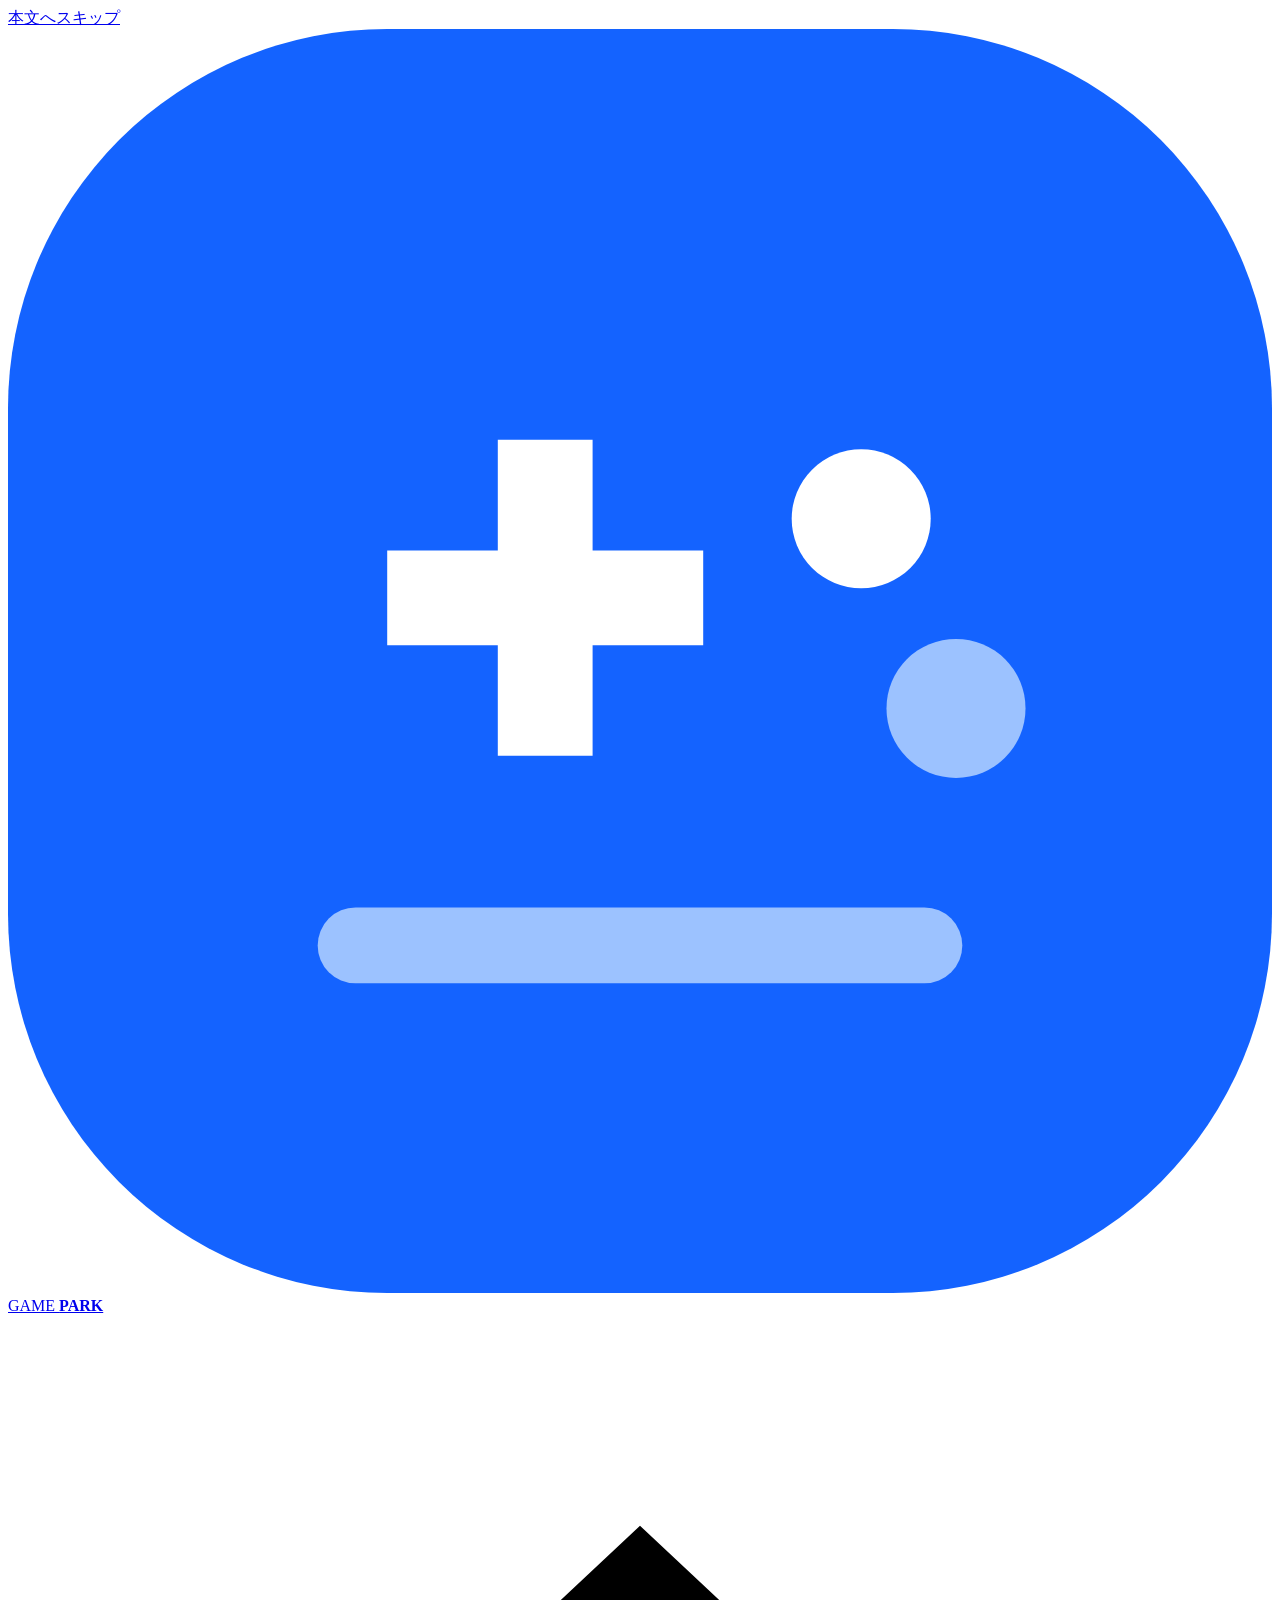
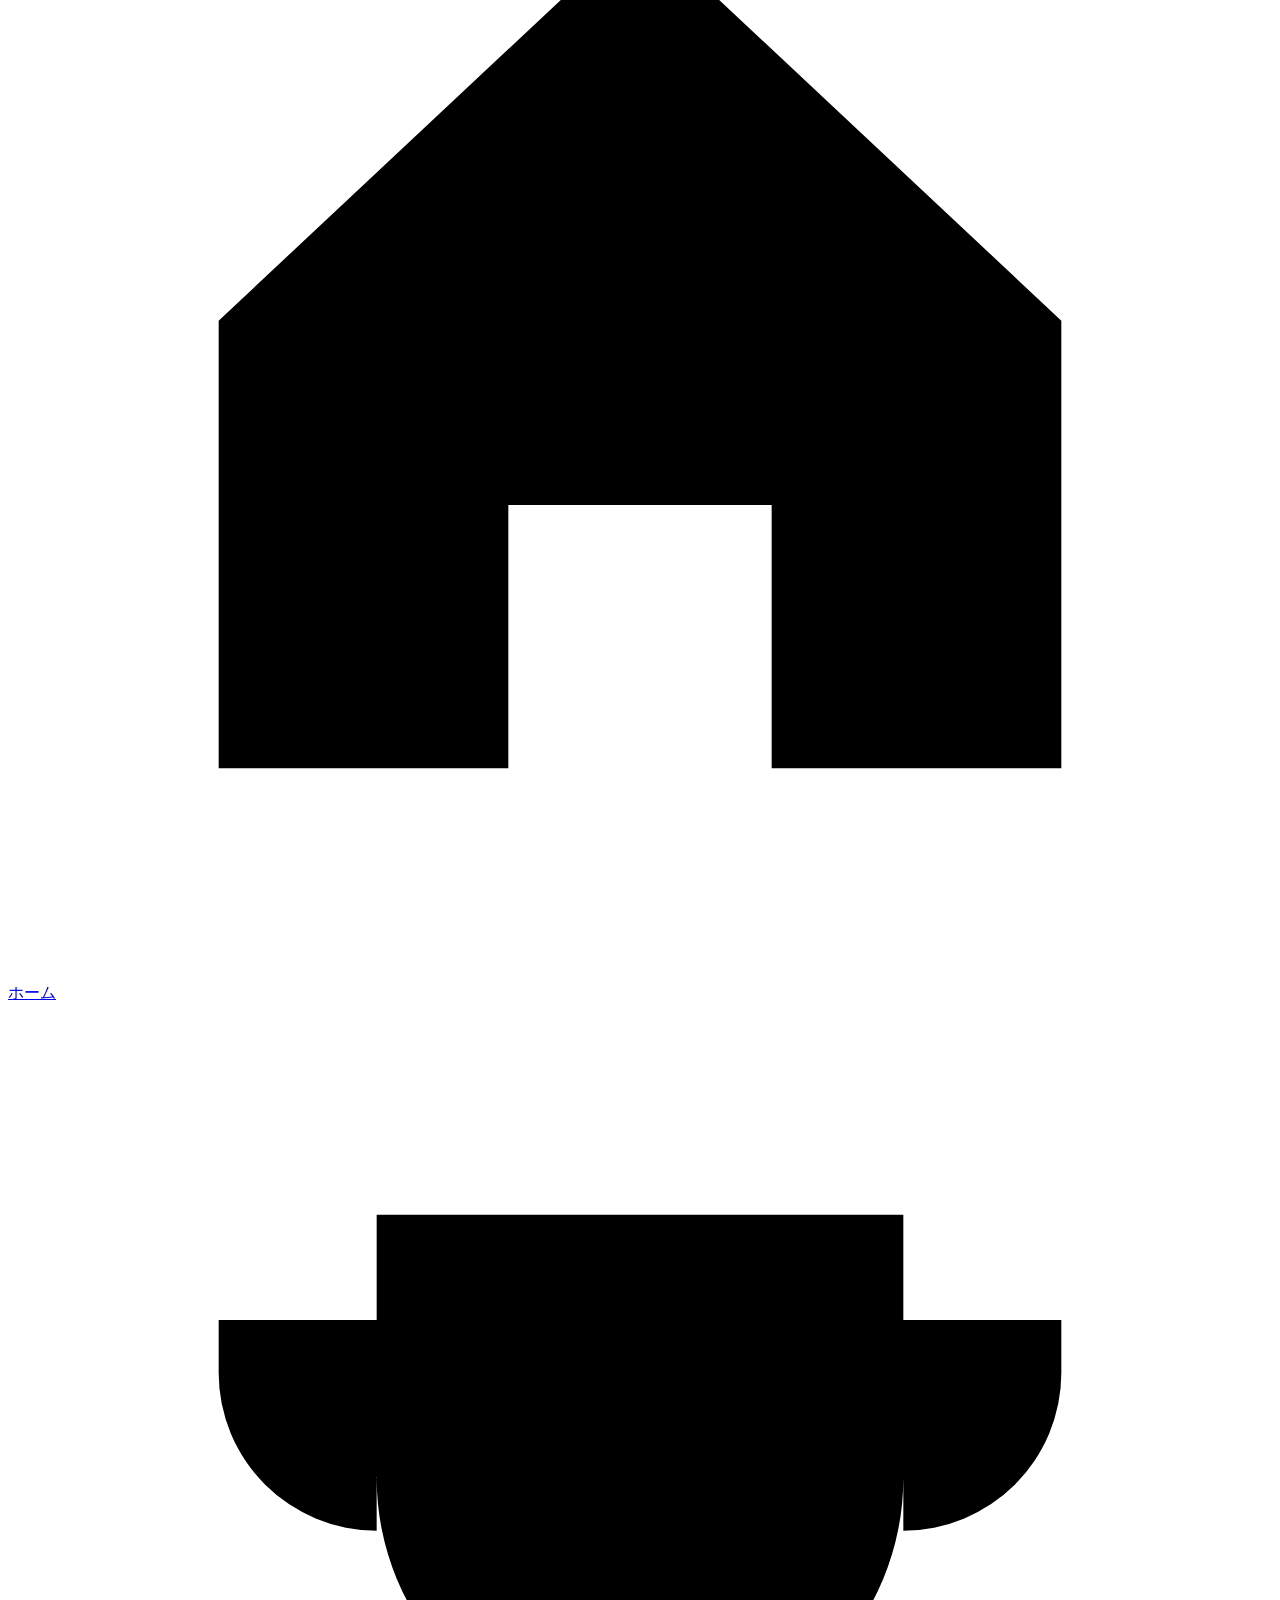
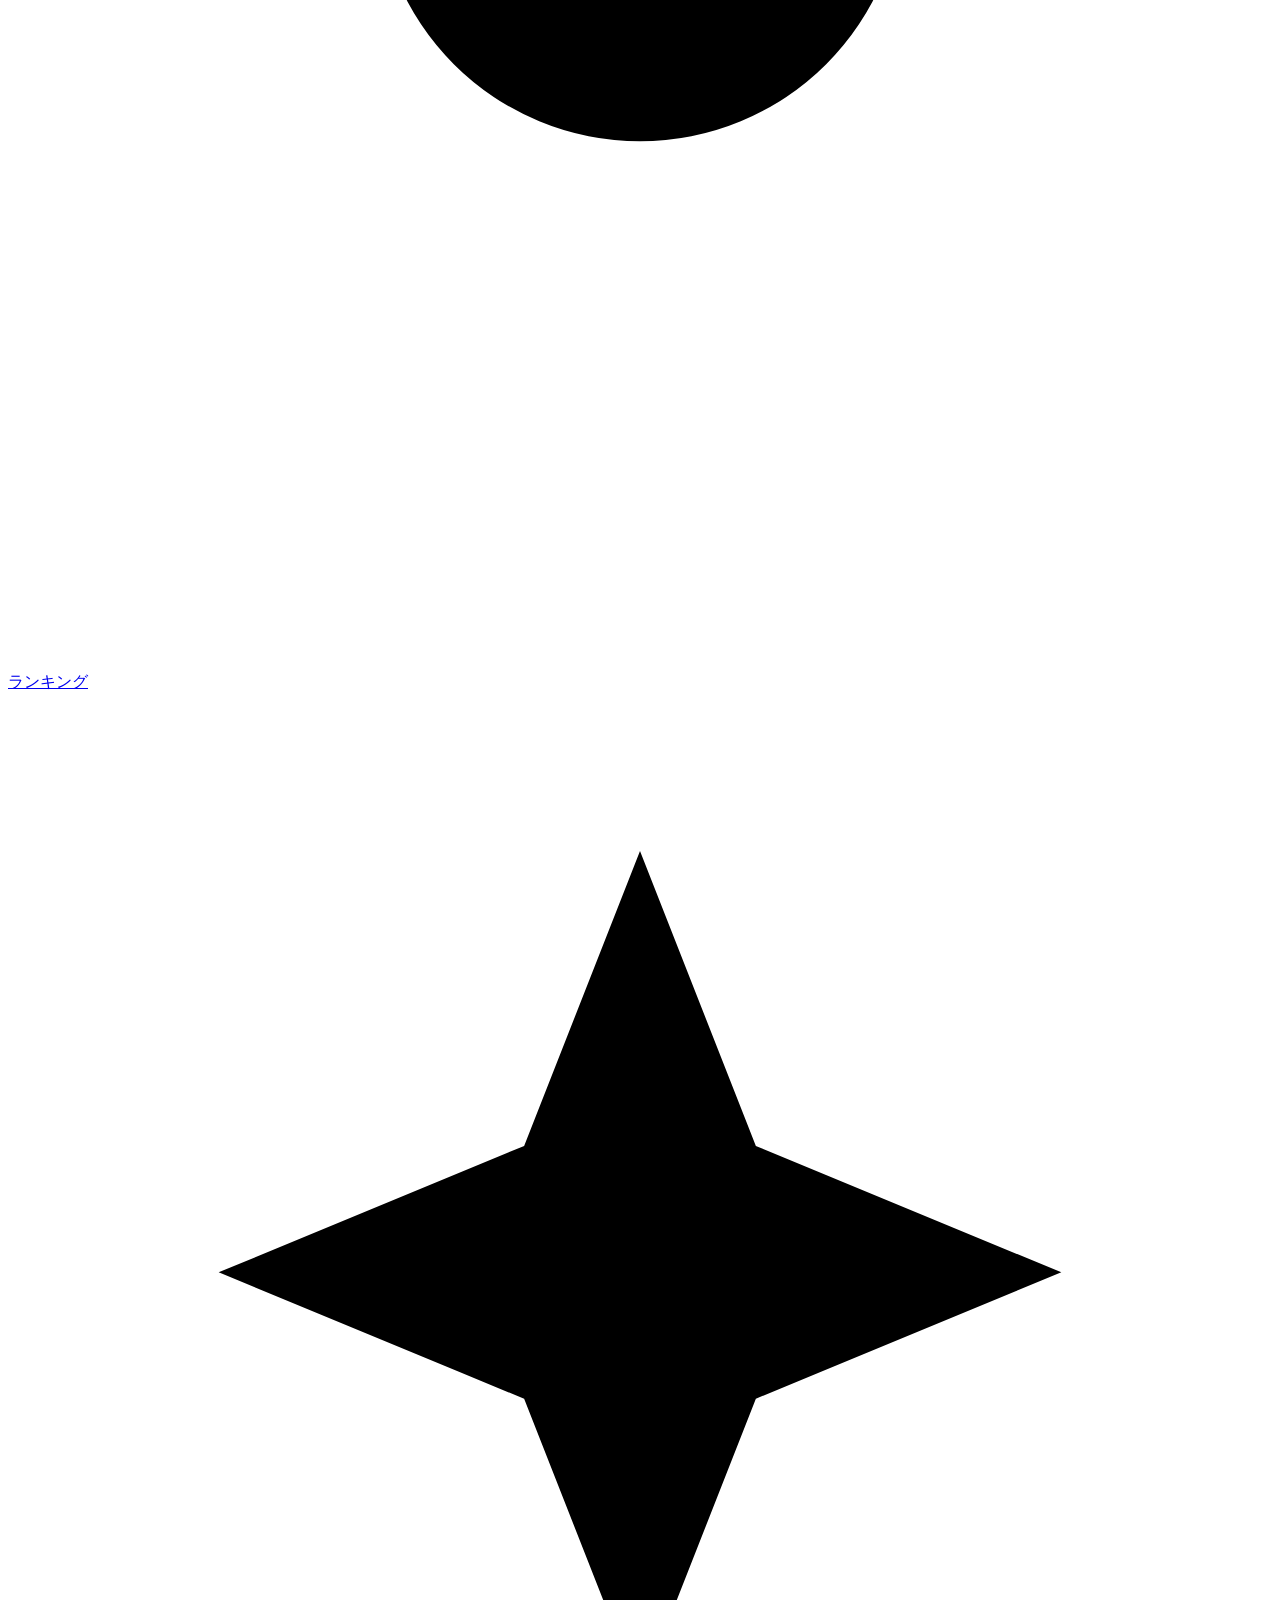
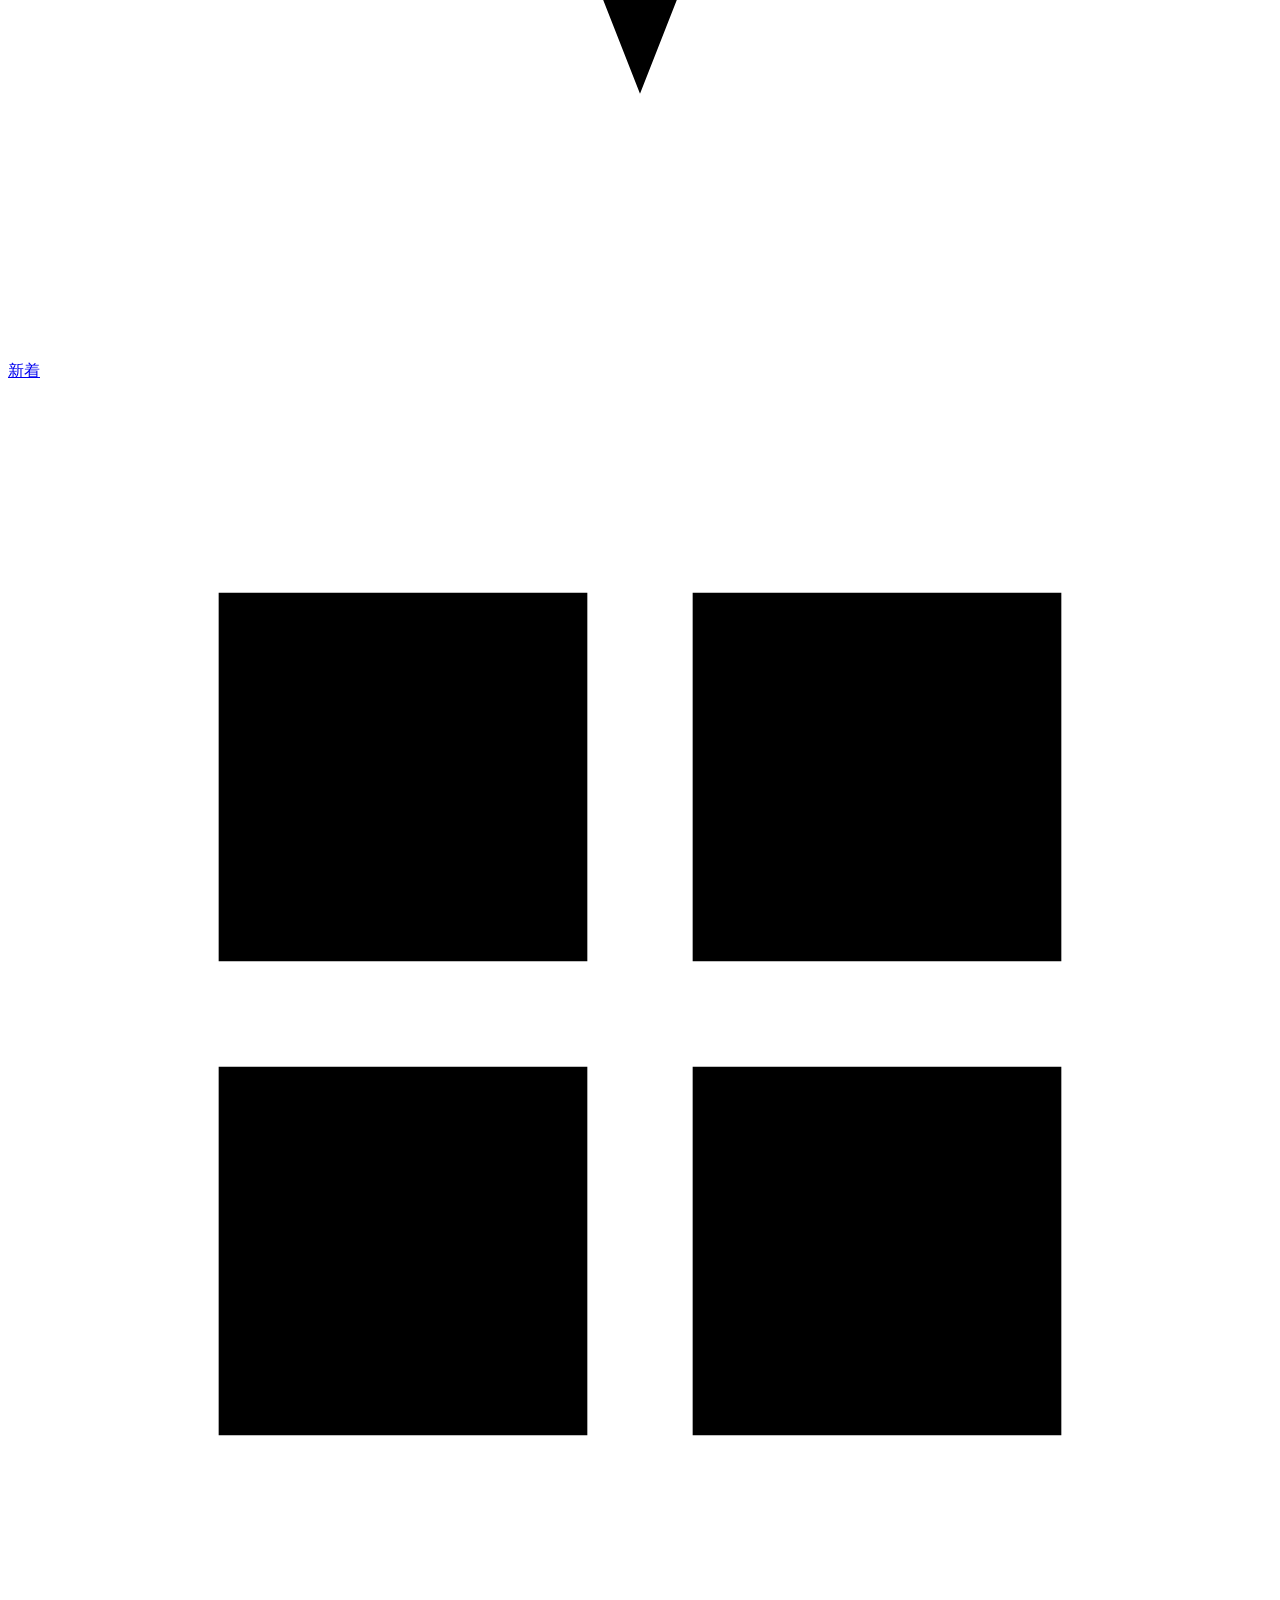
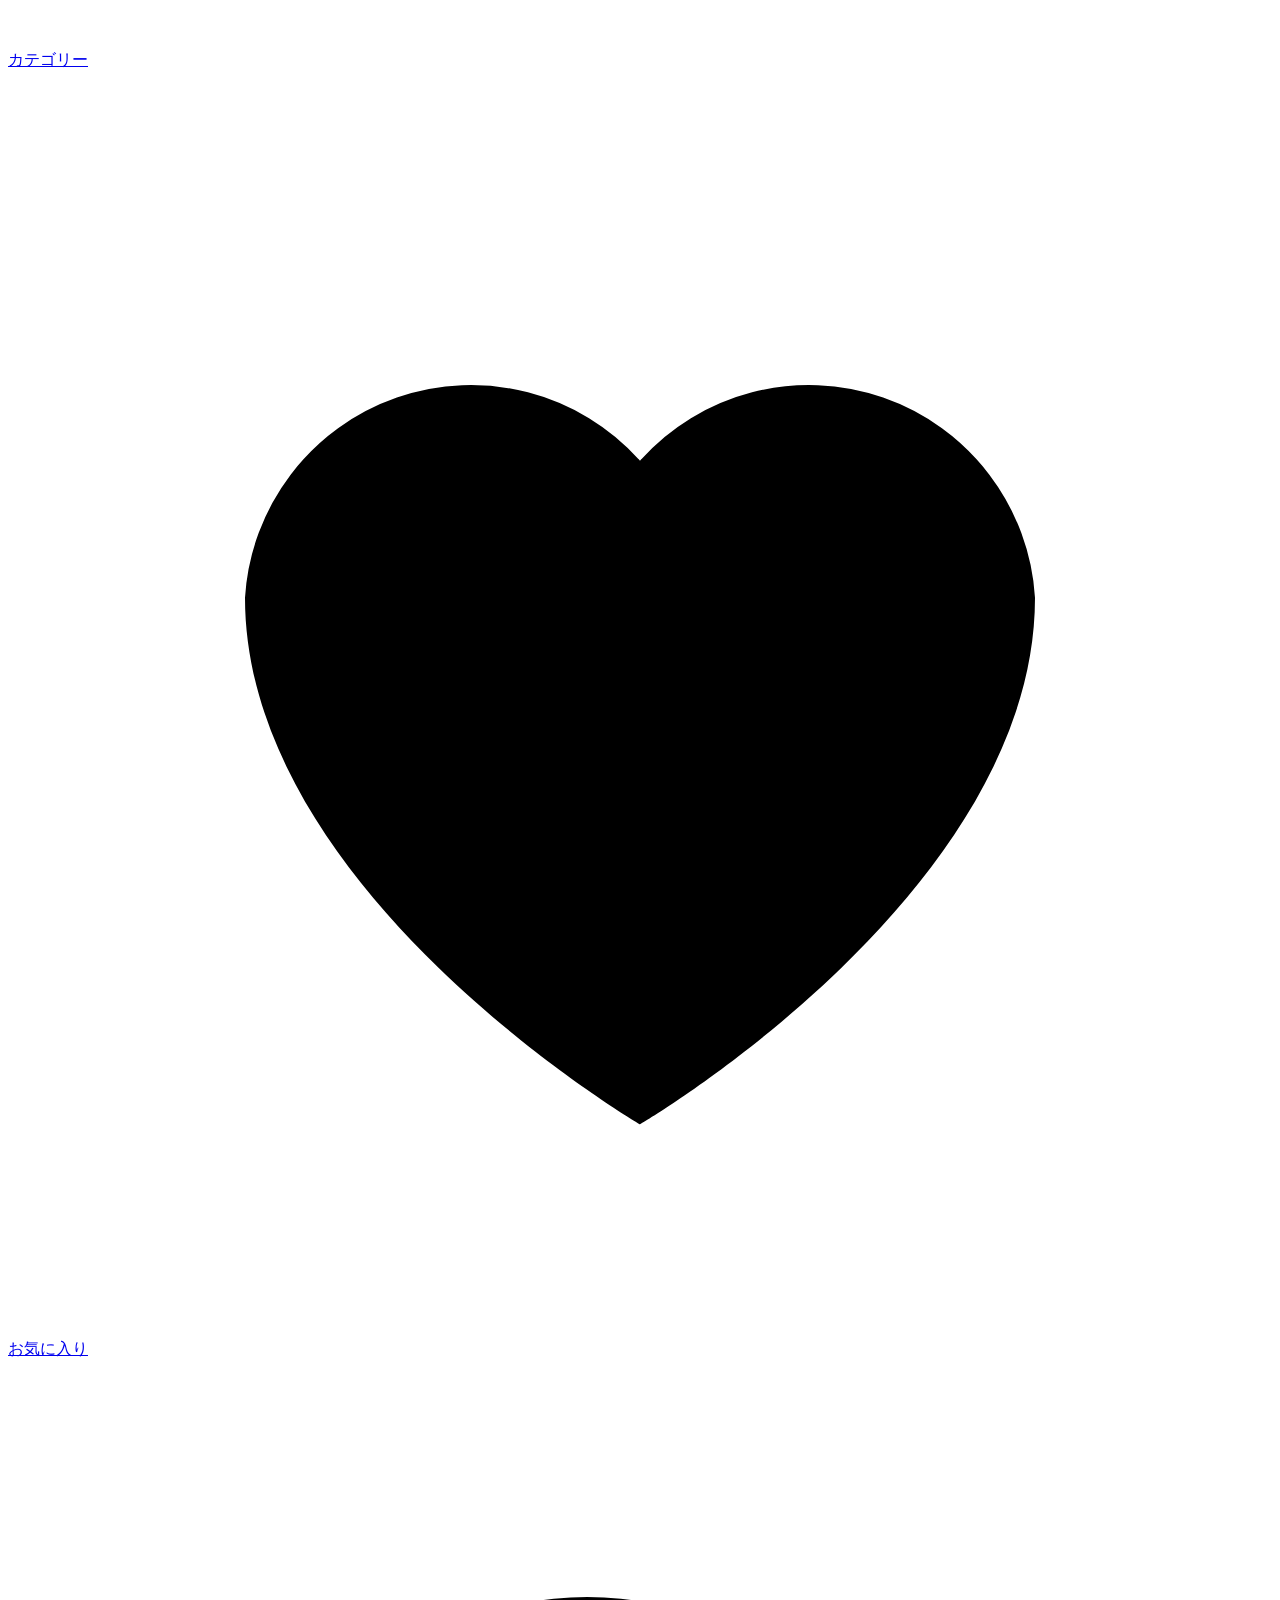
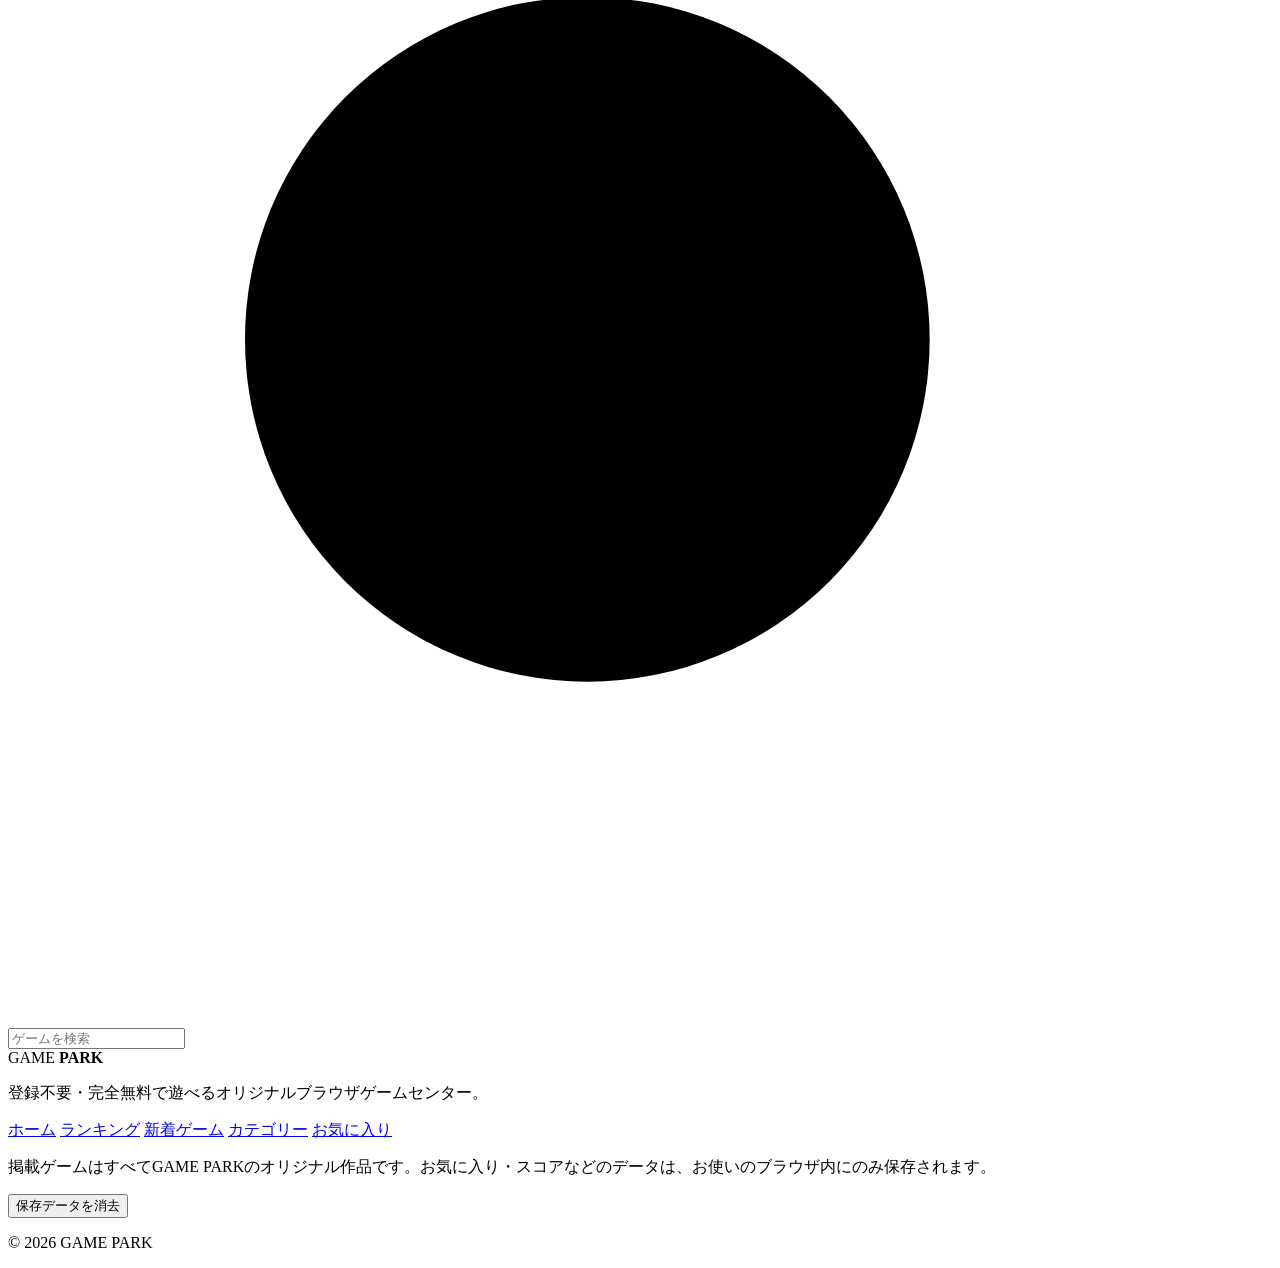
==== index.html @ cb05011d "Add files via upload" ====
<!DOCTYPE html>
<html lang="ja">
<head>
<meta charset="utf-8">
<meta name="viewport" content="width=device-width, initial-scale=1">
<title>GAME PARK | 無料で遊べるブラウザゲームセンター</title>
<meta name="description" content="GAME PARKは、登録不要・完全無料で遊べるオリジナルブラウザゲームセンターです。スマホでもPCでも、すぐに遊べます。">
<meta name="theme-color" content="#ffffff">
<link rel="icon" href="assets/images/favicon.svg" type="image/svg+xml">
<link rel="stylesheet" href="css/style.css">
</head>
<body>
<a class="skip-link" href="#main">本文へスキップ</a>

<header class="site-header">
  <div class="container header-inner">
    <a class="logo" href="#home" aria-label="GAME PARK ホーム">
      <svg class="logo-mark" viewBox="0 0 40 40" aria-hidden="true">
        <rect width="40" height="40" rx="12" fill="#1463ff"/>
        <path d="M12 16.5h3.5V13h3v3.5H22v3h-3.5V23h-3v-3.5H12z" fill="#fff"/>
        <circle cx="27" cy="15.5" r="2.2" fill="#fff"/>
        <circle cx="30" cy="21.5" r="2.2" fill="#9cc2ff"/>
        <path d="M11 29h18" stroke="#9cc2ff" stroke-width="2.4" stroke-linecap="round"/>
      </svg>
      <span class="logo-text">GAME <b>PARK</b></span>
    </a>

    <nav class="nav" id="nav" aria-label="メインメニュー">
      <a href="#home" data-nav="home">
        <svg viewBox="0 0 24 24" aria-hidden="true"><path d="M4 11.5 12 4l8 7.5V20h-5.5v-5h-5v5H4z"/></svg><span>ホーム</span>
      </a>
      <a href="#ranking" data-nav="ranking">
        <svg viewBox="0 0 24 24" aria-hidden="true"><path d="M7 4h10v5a5 5 0 0 1-10 0zM7 6H4v1a3 3 0 0 0 3 3M17 6h3v1a3 3 0 0 1-3 3M12 14v4M8 20h8"/></svg><span>ランキング</span>
      </a>
      <a href="#new" data-nav="new">
        <svg viewBox="0 0 24 24" aria-hidden="true"><path d="m12 3 2.2 5.6L20 11l-5.8 2.4L12 19l-2.2-5.6L4 11l5.8-2.4z"/></svg><span>新着</span>
      </a>
      <a href="#categories" data-nav="categories">
        <svg viewBox="0 0 24 24" aria-hidden="true"><path d="M4 4h7v7H4zM13 4h7v7h-7zM4 13h7v7H4zM13 13h7v7h-7z"/></svg><span>カテゴリー</span>
      </a>
      <a href="#favorites" data-nav="favorites">
        <svg viewBox="0 0 24 24" aria-hidden="true"><path d="M12 20s-7.5-4.4-7.5-10A4.3 4.3 0 0 1 12 7.4 4.3 4.3 0 0 1 19.500 10c0 5.600-7.500 10-7.500 10z"/></svg><span>お気に入り</span>
      </a>
    </nav>

    <form class="search" id="search-form" role="search">
      <svg viewBox="0 0 24 24" aria-hidden="true"><circle cx="11" cy="11" r="6.5"/><path d="m16 16 4.500 4.500"/></svg>
      <input id="search-input" type="search" placeholder="ゲームを検索" aria-label="ゲームを検索" autocomplete="off" enterkeyhint="search">
    </form>
  </div>
</header>

<main id="main" tabindex="-1">
  <div class="container" id="view"></div>
</main>

<footer class="site-footer">
  <div class="container footer-inner">
    <div class="footer-brand">
      <span class="logo-text">GAME <b>PARK</b></span>
      <p>登録不要・完全無料で遊べるオリジナルブラウザゲームセンター。</p>
    </div>
    <nav class="footer-links" aria-label="フッターメニュー">
      <a href="#home">ホーム</a>
      <a href="#ranking">ランキング</a>
      <a href="#new">新着ゲーム</a>
      <a href="#categories">カテゴリー</a>
      <a href="#favorites">お気に入り</a>
    </nav>
    <div class="footer-note">
      <p>掲載ゲームはすべてGAME PARKのオリジナル作品です。お気に入り・スコアなどのデータは、お使いのブラウザ内にのみ保存されます。</p>
      <button type="button" class="btn btn-ghost btn-sm" id="reset-data">保存データを消去</button>
      <span class="reset-status" id="reset-status" role="status" aria-live="polite"></span>
    </div>
    <p class="copyright">© <span id="year">2026</span> GAME PARK</p>
  </div>
</footer>

<script src="js/storage.js"></script>
<script src="js/games-data.js"></script>
<script src="js/games/reaction.js"></script>
<script src="js/games/number-guess.js"></script>
<script src="js/games/slide-puzzle.js"></script>
<script src="js/app.js"></script>
</body>
</html>
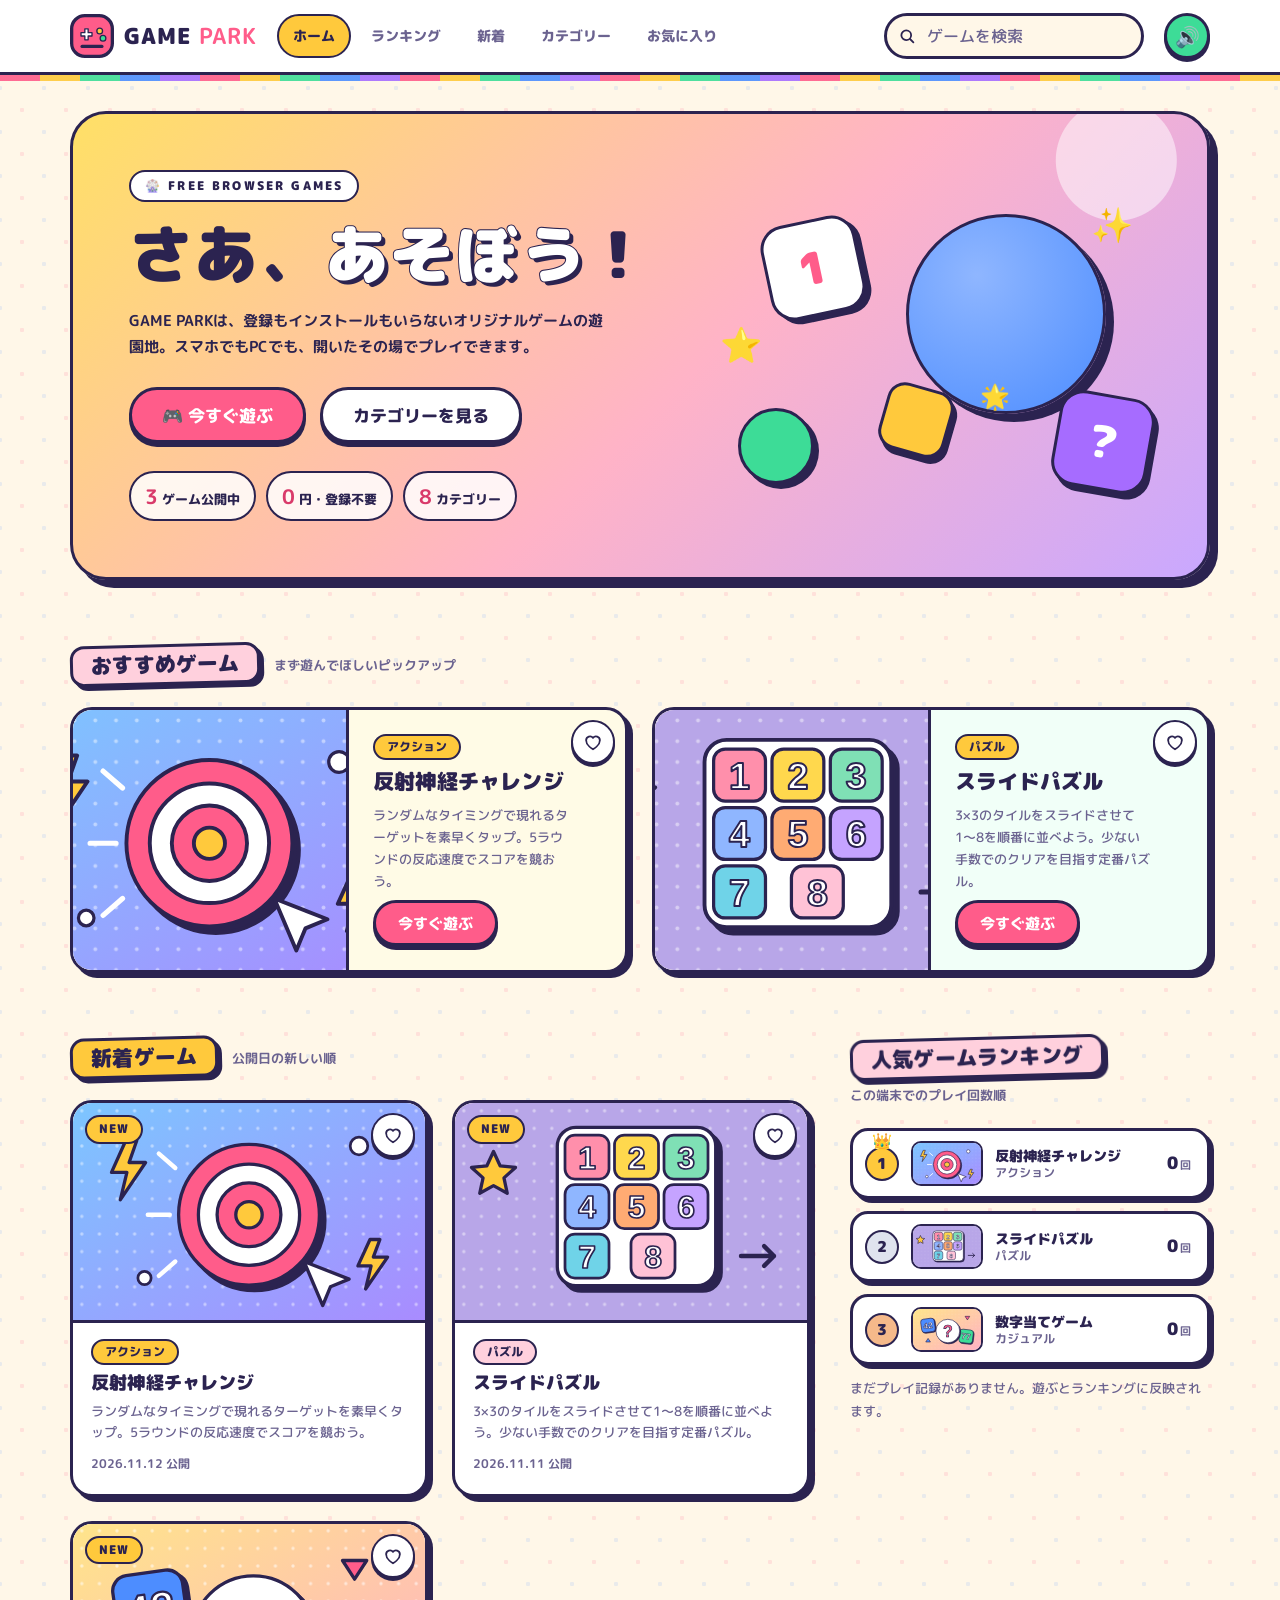
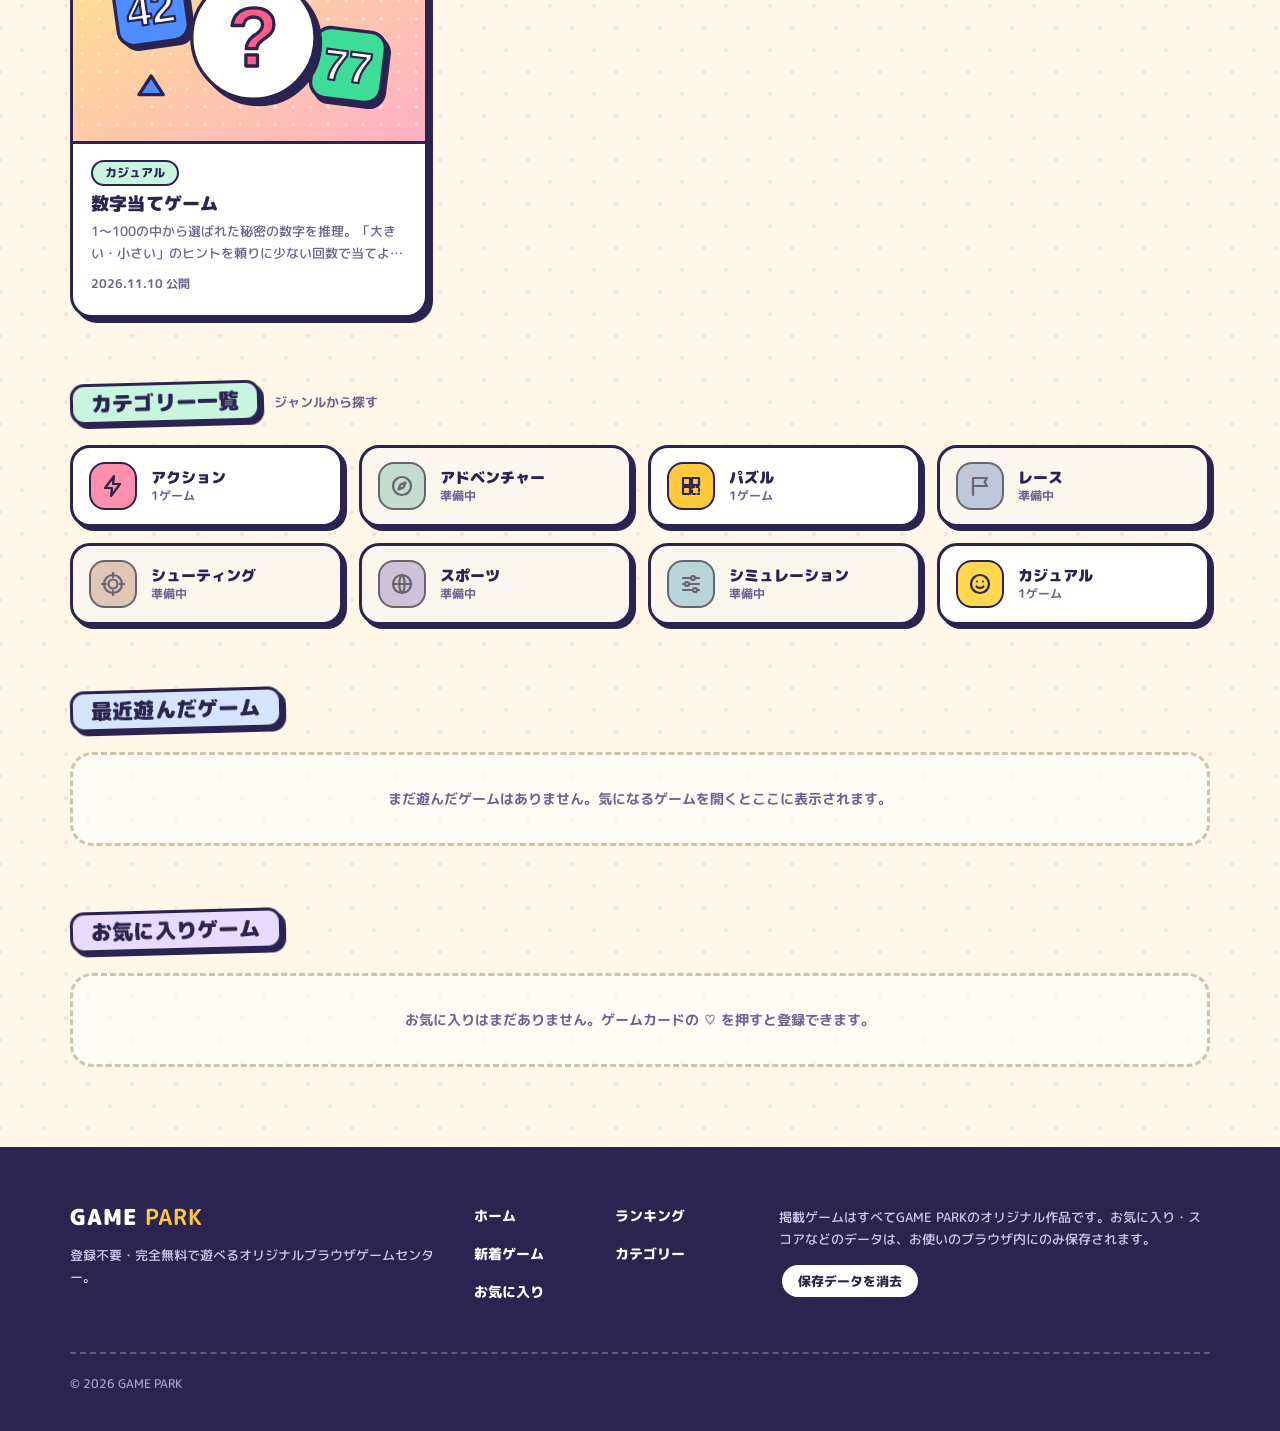
==== commit fb07c3e7: "GAME PARK を復元: フォルダ構成を整え、3ゲームを実装、ポップなデザインに刷新 - 削除されていた CSS/JS/画像を履歴から復元し css/ js/ assets/images/ に配置" ====
--- a/index.html
+++ b/index.html
@@ -5,7 +5,10 @@
 <meta name="viewport" content="width=device-width, initial-scale=1">
 <title>GAME PARK | 無料で遊べるブラウザゲームセンター</title>
 <meta name="description" content="GAME PARKは、登録不要・完全無料で遊べるオリジナルブラウザゲームセンターです。スマホでもPCでも、すぐに遊べます。">
-<meta name="theme-color" content="#ffffff">
+<meta name="theme-color" content="#ffc93c">
+<link rel="preconnect" href="https://fonts.googleapis.com">
+<link rel="preconnect" href="https://fonts.gstatic.com" crossorigin>
+<link rel="stylesheet" href="https://fonts.googleapis.com/css2?family=M+PLUS+Rounded+1c:wght@500;700;800;900&display=swap">
 <link rel="icon" href="assets/images/favicon.svg" type="image/svg+xml">
 <link rel="stylesheet" href="css/style.css">
 </head>
@@ -16,11 +19,11 @@
   <div class="container header-inner">
     <a class="logo" href="#home" aria-label="GAME PARK ホーム">
       <svg class="logo-mark" viewBox="0 0 40 40" aria-hidden="true">
-        <rect width="40" height="40" rx="12" fill="#1463ff"/>
-        <path d="M12 16.5h3.5V13h3v3.5H22v3h-3.5V23h-3v-3.5H12z" fill="#fff"/>
-        <circle cx="27" cy="15.5" r="2.2" fill="#fff"/>
-        <circle cx="30" cy="21.5" r="2.2" fill="#9cc2ff"/>
-        <path d="M11 29h18" stroke="#9cc2ff" stroke-width="2.4" stroke-linecap="round"/>
+        <rect x="1.5" y="1.5" width="37" height="37" rx="12" fill="#ff5c8a" stroke="#2b2350" stroke-width="3"/>
+        <path d="M10 17h3.5v-3.5h3V17H20v3h-3.5v3.5h-3V20H10z" fill="#fff" stroke="#2b2350" stroke-width="1.2" stroke-linejoin="round"/>
+        <circle cx="27" cy="15.5" r="2.6" fill="#ffc93c" stroke="#2b2350" stroke-width="1.2"/>
+        <circle cx="30" cy="22" r="2.6" fill="#3ddc97" stroke="#2b2350" stroke-width="1.2"/>
+        <path d="M11 29.5h18" stroke="#2b2350" stroke-width="3" stroke-linecap="round"/>
       </svg>
       <span class="logo-text">GAME <b>PARK</b></span>
     </a>
@@ -47,6 +50,8 @@
       <svg viewBox="0 0 24 24" aria-hidden="true"><circle cx="11" cy="11" r="6.5"/><path d="m16 16 4.500 4.500"/></svg>
       <input id="search-input" type="search" placeholder="ゲームを検索" aria-label="ゲームを検索" autocomplete="off" enterkeyhint="search">
     </form>
+
+    <button type="button" class="sound-toggle" id="sound-toggle" aria-pressed="true" aria-label="効果音">🔊</button>
   </div>
 </header>
 
@@ -77,6 +82,7 @@
 </footer>
 
 <script src="js/storage.js"></script>
+<script src="js/fx.js"></script>
 <script src="js/games-data.js"></script>
 <script src="js/games/reaction.js"></script>
 <script src="js/games/number-guess.js"></script>
--- a/css/style.css
+++ b/css/style.css
@@ -0,0 +1,537 @@
+/* GAME PARK - スタイル (ポップでカラフルな遊園地テーマ) */
+:root {
+  --bg: #fff7e8;
+  --surface: #fff1d6;
+  --card: #ffffff;
+  --ink: #2b2350;
+  --muted: #6b6390;
+  --line: #2b2350;
+  --soft-line: #eadfc6;
+
+  --pink: #ff5c8a;
+  --pink-dark: #d93a6a;
+  --yellow: #ffc93c;
+  --yellow-dark: #e0a400;
+  --mint: #3ddc97;
+  --mint-dark: #1fae72;
+  --blue: #4d8dff;
+  --blue-dark: #2c66d6;
+  --purple: #a66cff;
+  --purple-dark: #7d47d9;
+  --orange: #ff8a3d;
+
+  --primary: var(--pink);
+  --primary-dark: var(--pink-dark);
+  --up: #12a565;
+  --down: #f0405f;
+
+  --radius: 22px;
+  --radius-sm: 14px;
+  --border: 3px solid var(--line);
+  --pop: 5px 5px 0 var(--line);
+  --pop-lg: 8px 8px 0 var(--line);
+  --header-h: 72px;
+  --tabbar-h: 64px;
+  color-scheme: light;
+}
+
+*, *::before, *::after { box-sizing: border-box; }
+[hidden] { display: none !important; }
+html { -webkit-text-size-adjust: 100%; scroll-behavior: smooth; }
+body {
+  margin: 0;
+  background-color: var(--bg);
+  background-image:
+    radial-gradient(circle, rgba(255, 92, 138, .14) 2px, transparent 2.5px),
+    radial-gradient(circle, rgba(77, 141, 255, .12) 2px, transparent 2.5px);
+  background-size: 44px 44px, 44px 44px;
+  background-position: 0 0, 22px 22px;
+  color: var(--ink);
+  font-family: "M PLUS Rounded 1c", "Hiragino Maru Gothic ProN", "Hiragino Sans", "Noto Sans JP", "Yu Gothic UI", Meiryo, system-ui, sans-serif;
+  font-size: 16px;
+  font-weight: 500;
+  line-height: 1.7;
+  -webkit-font-smoothing: antialiased;
+  overflow-wrap: anywhere;
+}
+img { display: block; max-width: 100%; height: auto; }
+a { color: inherit; text-decoration: none; }
+button, input { font: inherit; color: inherit; }
+button { cursor: pointer; }
+h1, h2, h3, p, ol, ul, dl, dd { margin: 0; }
+ol, ul { padding: 0; list-style: none; }
+h1, h2, h3 { line-height: 1.3; letter-spacing: .01em; text-wrap: balance; }
+:focus-visible { outline: 3px solid var(--blue); outline-offset: 3px; border-radius: 10px; }
+main:focus { outline: none; }
+
+.container { width: 100%; max-width: 1180px; margin: 0 auto; padding: 0 20px; }
+.skip-link { position: absolute; left: 12px; top: -60px; z-index: 100; background: var(--ink); color: #fff; padding: 8px 14px; border-radius: 10px; }
+.skip-link:focus { top: 12px; }
+
+/* ---------- buttons / chips ---------- */
+.btn {
+  position: relative; display: inline-flex; align-items: center; justify-content: center; gap: 8px;
+  min-height: 46px; padding: 0 22px; border: var(--border); border-radius: 999px;
+  font-weight: 800; font-size: 15px; line-height: 1; white-space: nowrap;
+  box-shadow: 0 4px 0 var(--line);
+  transition: background .15s, color .15s, transform .1s, box-shadow .1s;
+  -webkit-tap-highlight-color: transparent; touch-action: manipulation;
+}
+.btn:hover { transform: translateY(-2px); box-shadow: 0 6px 0 var(--line); }
+.btn:active { transform: translateY(3px); box-shadow: 0 1px 0 var(--line); }
+.btn-primary { background: var(--primary); color: #fff; }
+.btn-primary:hover { background: #ff7099; }
+.btn-ghost { background: #fff; color: var(--ink); }
+.btn-ghost:hover { background: #fff3b8; }
+.btn-lg { min-height: 56px; padding: 0 30px; font-size: 17px; }
+.btn-sm { min-height: 38px; padding: 0 16px; font-size: 13px; box-shadow: 0 3px 0 var(--line); }
+.btn.is-danger { color: #fff; background: var(--down); }
+.chip {
+  display: inline-block; padding: 2px 12px; border: 2px solid var(--line); border-radius: 999px;
+  background: var(--yellow); color: var(--ink); font-size: 12px; font-weight: 800; line-height: 1.5;
+}
+
+/* ---------- header ---------- */
+.site-header {
+  position: sticky; top: 0; z-index: 50;
+  background: #fff; border-bottom: var(--border);
+}
+.site-header::after {
+  content: ""; position: absolute; left: 0; right: 0; bottom: -9px; height: 6px;
+  background: repeating-linear-gradient(90deg, var(--pink) 0 40px, var(--yellow) 40px 80px, var(--mint) 80px 120px, var(--blue) 120px 160px, var(--purple) 160px 200px);
+  opacity: .9; pointer-events: none;
+}
+.header-inner { display: flex; align-items: center; gap: 20px; height: var(--header-h); }
+.logo { display: inline-flex; align-items: center; gap: 10px; flex: none; }
+.logo-mark { width: 44px; height: 44px; transition: transform .3s cubic-bezier(.3, 1.6, .5, 1); }
+.logo:hover .logo-mark { transform: rotate(-12deg) scale(1.08); }
+.logo-text { font-size: 22px; font-weight: 900; letter-spacing: .04em; white-space: nowrap; }
+.logo-text b { color: var(--pink); }
+
+.nav { display: flex; gap: 4px; flex: 1; }
+.nav a {
+  display: inline-flex; align-items: center; gap: 6px; padding: 8px 14px; border: 2px solid transparent; border-radius: 999px;
+  color: var(--muted); font-size: 14px; font-weight: 800; white-space: nowrap; transition: color .15s, background .15s, border-color .15s;
+}
+.nav svg { display: none; width: 22px; height: 22px; fill: none; stroke: currentColor; stroke-width: 2; stroke-linejoin: round; stroke-linecap: round; }
+.nav a:hover { color: var(--ink); background: #fff3b8; }
+.nav a[aria-current] { color: var(--ink); background: var(--yellow); border-color: var(--line); }
+
+.search { position: relative; flex: 0 1 260px; }
+.search svg { position: absolute; left: 14px; top: 50%; width: 18px; height: 18px; transform: translateY(-50%); fill: none; stroke: var(--ink); stroke-width: 2.4; stroke-linecap: round; pointer-events: none; }
+.search input {
+  width: 100%; height: 46px; padding: 0 16px 0 40px; border: var(--border); border-radius: 999px;
+  background: var(--bg); font-size: 16px; font-weight: 700; transition: background .2s, box-shadow .2s; -webkit-appearance: none; appearance: none;
+}
+.search input::placeholder { color: var(--muted); font-weight: 500; }
+.search input:focus { outline: none; background: #fff; box-shadow: 0 0 0 4px rgba(255, 92, 138, .3); }
+
+.sound-toggle {
+  flex: none; display: grid; place-items: center; width: 46px; height: 46px; padding: 0;
+  border: var(--border); border-radius: 50%; background: var(--mint); box-shadow: 0 3px 0 var(--line); font-size: 20px; line-height: 1;
+  transition: transform .1s, box-shadow .1s, background .15s; -webkit-tap-highlight-color: transparent;
+}
+.sound-toggle:active { transform: translateY(3px); box-shadow: 0 0 0 var(--line); }
+.sound-toggle[aria-pressed="false"] { background: #e4dfef; }
+
+/* ---------- view ---------- */
+main { min-height: 70vh; padding: 36px 0 80px; }
+#view.enter { animation: rise .45s cubic-bezier(.2, .9, .3, 1.2) both; }
+@keyframes rise { from { opacity: 0; transform: translateY(16px); } to { opacity: 1; transform: none; } }
+
+.section { margin-top: 64px; scroll-margin-top: calc(var(--header-h) + 24px); min-width: 0; }
+.section-first { margin-top: 8px; }
+.section-head { display: flex; align-items: center; flex-wrap: wrap; gap: 6px 14px; margin-bottom: 22px; }
+.section-head h2 {
+  display: inline-block; padding: 4px 18px; border: var(--border); border-radius: 14px; background: #fff;
+  box-shadow: 4px 4px 0 var(--line); font-size: 21px; font-weight: 900; transform: rotate(-1.5deg);
+}
+.section:nth-of-type(5n+1) .section-head h2 { background: var(--yellow); }
+.section:nth-of-type(5n+2) .section-head h2 { background: #ffd0dd; }
+.section:nth-of-type(5n+3) .section-head h2 { background: #c9f5df; }
+.section:nth-of-type(5n+4) .section-head h2 { background: #d6e5ff; }
+.section:nth-of-type(5n+5) .section-head h2 { background: #e8dbff; }
+.section-head p { color: var(--muted); font-size: 13px; font-weight: 700; }
+.note { margin-top: 12px; color: var(--muted); font-size: 13px; }
+.empty {
+  display: flex; flex-direction: column; align-items: center; gap: 14px; padding: 32px 20px;
+  border: 3px dashed #cfc3a8; border-radius: var(--radius); background: rgba(255, 255, 255, .6); color: var(--muted); font-size: 14px; font-weight: 700; text-align: center;
+}
+
+/* ---------- hero ---------- */
+.hero {
+  position: relative; display: grid; grid-template-columns: minmax(0, 1.1fr) minmax(0, .9fr); align-items: center; gap: 24px;
+  padding: 56px; border: var(--border); border-radius: 36px; overflow: hidden; box-shadow: var(--pop-lg);
+  background:
+    radial-gradient(circle at 92% 10%, rgba(255, 255, 255, .5) 0 60px, transparent 61px),
+    linear-gradient(135deg, #ffe066 0%, #ffb3c7 55%, #c9a8ff 100%);
+}
+.hero-kicker {
+  display: inline-block; padding: 4px 14px; border: 2px solid var(--line); border-radius: 999px; background: #fff;
+  font-size: 12px; font-weight: 900; letter-spacing: .18em;
+}
+.hero h1 { margin-top: 16px; font-size: clamp(38px, 5.6vw, 64px); font-weight: 900; line-height: 1.12; letter-spacing: .02em; }
+.hero h1 .pop { display: inline-block; color: #fff; -webkit-text-stroke: 2px var(--ink); paint-order: stroke fill; text-shadow: 4px 4px 0 var(--ink); }
+.hero h1 .wiggle { display: inline-block; animation: wiggle 2.4s ease-in-out infinite; transform-origin: 50% 80%; }
+@keyframes wiggle { 0%, 70%, 100% { transform: rotate(0); } 78% { transform: rotate(-10deg); } 86% { transform: rotate(8deg); } 94% { transform: rotate(-4deg); } }
+.hero-lead { margin-top: 18px; max-width: 32em; color: var(--ink); font-size: 15px; font-weight: 700; }
+.hero-actions { display: flex; flex-wrap: wrap; gap: 14px; margin-top: 28px; }
+.hero-facts { display: flex; flex-wrap: wrap; gap: 10px; margin-top: 28px; font-size: 13px; font-weight: 800; }
+.hero-facts li { padding: 6px 14px; border: 2px solid var(--line); border-radius: 999px; background: rgba(255, 255, 255, .85); }
+.hero-facts b { margin-right: 4px; color: var(--pink-dark); font-size: 20px; font-variant-numeric: tabular-nums; }
+.hero-art { position: relative; height: 300px; }
+.hero-art .orb { position: absolute; border: var(--border); border-radius: 50%; }
+.hero-art .o1 { width: 200px; height: 200px; right: 10%; top: 6%; background: radial-gradient(circle at 35% 30%, #8fb6ff, var(--blue)); box-shadow: var(--pop-lg); animation: float 6s ease-in-out infinite; }
+.hero-art .o2 { width: 76px; height: 76px; left: 8%; bottom: 4%; background: var(--mint); box-shadow: var(--pop); animation: float 5s ease-in-out -2s infinite; }
+.hero-art .tile {
+  position: absolute; display: grid; place-items: center; width: 96px; height: 96px; border: var(--border); border-radius: 24px;
+  background: #fff; color: var(--pink); font-size: 44px; font-weight: 900; box-shadow: var(--pop);
+}
+.hero-art .t1 { left: 14%; top: 8%; rotate: -12deg; animation: float 7s ease-in-out -1s infinite; }
+.hero-art .t2 { right: 0; bottom: 2%; rotate: 10deg; background: var(--purple); color: #fff; animation: float 6s ease-in-out -3s infinite; }
+.hero-art .t3 { left: 40%; bottom: 14%; width: 68px; height: 68px; border-radius: 18px; background: var(--yellow); rotate: 16deg; animation: float 8s ease-in-out -4s infinite; }
+.hero-art .star { position: absolute; font-size: 34px; animation: twinkle 2.2s ease-in-out infinite; }
+.hero-art .s1 { left: 4%; top: 40%; }
+.hero-art .s2 { right: 4%; top: 0; animation-delay: -1s; }
+.hero-art .s3 { left: 62%; top: 60%; font-size: 24px; animation-delay: -.5s; }
+@keyframes float { 0%, 100% { translate: 0 0; } 50% { translate: 0 -14px; } }
+@keyframes twinkle { 0%, 100% { transform: scale(1) rotate(0); opacity: 1; } 50% { transform: scale(.6) rotate(25deg); opacity: .6; } }
+
+/* ---------- cards ---------- */
+.grid { display: grid; grid-template-columns: repeat(auto-fill, minmax(240px, 1fr)); gap: 24px; }
+.card, .feature {
+  position: relative; border: var(--border); border-radius: var(--radius); background: var(--card); overflow: hidden;
+  box-shadow: var(--pop); transition: transform .2s cubic-bezier(.3, 1.4, .5, 1), box-shadow .2s;
+}
+.card-link, .feature-link { display: block; height: 100%; -webkit-tap-highlight-color: transparent; }
+.card-media { position: relative; aspect-ratio: 16 / 10; background: var(--surface); overflow: hidden; border-bottom: var(--border); }
+.card-media img, .feature-media img { width: 100%; height: 100%; object-fit: cover; transition: transform .5s cubic-bezier(.2, .7, .2, 1); }
+.badge {
+  position: absolute; left: 12px; top: 12px; padding: 2px 12px; border: 2px solid var(--line); border-radius: 999px;
+  background: var(--yellow); color: var(--ink); font-size: 12px; font-weight: 900; letter-spacing: .08em; animation: bounce 1.6s ease-in-out infinite;
+}
+@keyframes bounce { 0%, 100% { transform: translateY(0); } 50% { transform: translateY(-4px); } }
+.card-body { display: flex; flex-direction: column; align-items: flex-start; gap: 6px; padding: 16px 18px 20px; }
+.card-body h3 { font-size: 18px; font-weight: 900; }
+.card-body p { color: var(--muted); font-size: 13px; line-height: 1.65; display: -webkit-box; -webkit-line-clamp: 2; -webkit-box-orient: vertical; overflow: hidden; }
+.card-meta { margin-top: 4px; color: var(--muted); font-size: 12px; font-weight: 700; font-variant-numeric: tabular-nums; }
+.grid > .card:nth-child(3n+1) .chip { background: var(--yellow); }
+.grid > .card:nth-child(3n+2) .chip { background: #ffd0dd; }
+.grid > .card:nth-child(3n+3) .chip { background: #c9f5df; }
+@media (hover: hover) {
+  .card:hover, .feature:hover { transform: translate(-3px, -3px) rotate(-.6deg); box-shadow: var(--pop-lg); }
+  .card:hover img, .feature:hover img { transform: scale(1.06); }
+}
+
+.fav {
+  position: absolute; right: 10px; top: 10px; display: grid; place-items: center; width: 44px; height: 44px; padding: 0;
+  border: 2px solid var(--line); border-radius: 50%; background: #fff; box-shadow: 0 3px 0 var(--line);
+  transition: transform .15s; -webkit-tap-highlight-color: transparent; touch-action: manipulation;
+}
+.fav svg { width: 22px; height: 22px; fill: none; stroke: var(--ink); stroke-width: 2; stroke-linejoin: round; transition: fill .2s, stroke .2s; }
+.fav:active { transform: scale(.85); }
+.fav[aria-pressed="true"] svg { fill: var(--pink); stroke: var(--ink); animation: pop .35s; }
+@keyframes pop { 50% { transform: scale(1.4); } }
+.fav-lg { position: static; flex: none; display: inline-flex; gap: 8px; width: auto; height: 46px; padding: 0 18px; border: var(--border); border-radius: 999px; font-size: 14px; font-weight: 800; color: var(--ink); }
+.fav-lg[aria-pressed="true"] { background: #ffd0dd; }
+
+.feature-grid { display: grid; grid-template-columns: repeat(auto-fit, minmax(min(100%, 420px), 1fr)); gap: 24px; }
+.feature:nth-child(2n+1) { background: #fffbe6; }
+.feature:nth-child(2n+2) { background: #f1fff8; }
+.feature-link { display: grid; grid-template-columns: minmax(0, 1fr) minmax(0, 1fr); }
+.feature-media { background: var(--surface); overflow: hidden; min-height: 210px; border-right: var(--border); }
+.feature-body { display: flex; flex-direction: column; align-items: flex-start; gap: 8px; padding: 24px 56px 24px 24px; }
+.feature-body h3 { font-size: 21px; font-weight: 900; }
+.feature-body p { color: var(--muted); font-size: 13px; line-height: 1.7; }
+.feature-body .btn { margin-top: auto; }
+
+/* ---------- split: new + ranking ---------- */
+.split { display: grid; grid-template-columns: minmax(0, 1fr) 360px; gap: 0 40px; align-items: start; }
+.rank { display: flex; flex-direction: column; gap: 12px; }
+.rank a {
+  display: flex; align-items: center; gap: 12px; padding: 10px 16px 10px 12px; border: var(--border); border-radius: 18px; background: #fff;
+  box-shadow: 4px 4px 0 var(--line); transition: transform .15s, box-shadow .15s;
+}
+.rank a:hover { transform: translate(-2px, -2px); box-shadow: 6px 6px 0 var(--line); }
+.rank-no { flex: none; display: grid; place-items: center; width: 34px; height: 34px; border: 2px solid var(--line); border-radius: 50%; background: #fff; font-weight: 900; font-size: 15px; }
+.rank li:nth-child(1) .rank-no { background: var(--yellow); }
+.rank li:nth-child(2) .rank-no { background: #dfe3ee; }
+.rank li:nth-child(3) .rank-no { background: #f5b98a; }
+.rank li:nth-child(1) .rank-no::before { content: "👑"; position: absolute; translate: 0 -22px; font-size: 16px; }
+.rank-no { position: relative; }
+.rank img { flex: none; width: 72px; height: 45px; border: 2px solid var(--line); border-radius: 10px; object-fit: cover; }
+.rank-body { flex: 1; min-width: 0; display: flex; flex-direction: column; line-height: 1.4; }
+.rank-body b { font-size: 14px; font-weight: 900; overflow: hidden; text-overflow: ellipsis; white-space: nowrap; }
+.rank-body small { color: var(--muted); font-size: 12px; font-weight: 700; }
+.rank-plays { flex: none; font-weight: 900; font-size: 17px; font-variant-numeric: tabular-nums; }
+.rank-plays small { margin-left: 2px; color: var(--muted); font-size: 11px; font-weight: 700; }
+
+/* ---------- categories ---------- */
+.cat-grid { display: grid; grid-template-columns: repeat(4, minmax(0, 1fr)); gap: 16px; }
+.cat {
+  --c: var(--yellow);
+  display: flex; align-items: center; gap: 14px; padding: 14px 16px; border: var(--border); border-radius: 20px; background: #fff;
+  box-shadow: 4px 4px 0 var(--line); transition: transform .2s cubic-bezier(.3, 1.6, .5, 1), box-shadow .2s; -webkit-tap-highlight-color: transparent;
+}
+.cat:hover { transform: translate(-2px, -3px) rotate(-1deg); box-shadow: 6px 7px 0 var(--line); }
+.cat:hover .cat-icon { animation: wiggle 1s ease-in-out; animation-iteration-count: 1; }
+.cat-grid > .cat:nth-child(8n+1) { --c: #ff8fab; }
+.cat-grid > .cat:nth-child(8n+2) { --c: #7fe0b5; }
+.cat-grid > .cat:nth-child(8n+3) { --c: var(--yellow); }
+.cat-grid > .cat:nth-child(8n+4) { --c: #8fb6ff; }
+.cat-grid > .cat:nth-child(8n+5) { --c: #ffab73; }
+.cat-grid > .cat:nth-child(8n+6) { --c: #c5a3ff; }
+.cat-grid > .cat:nth-child(8n+7) { --c: #6fd3e8; }
+.cat-grid > .cat:nth-child(8n+8) { --c: #ffd84d; }
+.cat-icon { flex: none; display: grid; place-items: center; width: 48px; height: 48px; border: 2px solid var(--line); border-radius: 16px; background: var(--c, var(--yellow)); color: var(--ink); }
+.cat-icon svg { width: 24px; height: 24px; fill: none; stroke: currentColor; stroke-width: 2.2; stroke-linecap: round; stroke-linejoin: round; }
+.cat-body { min-width: 0; display: flex; flex-direction: column; line-height: 1.4; }
+.cat-body b { font-size: 15px; font-weight: 900; }
+.cat-body small { color: var(--muted); font-size: 12px; font-weight: 700; }
+.cat.is-empty { background: #fbf7ee; }
+.cat.is-empty .cat-icon { filter: grayscale(.6); opacity: .7; }
+.cat-head { display: flex; align-items: center; gap: 16px; margin-bottom: 24px; }
+.cat-head .cat-icon { width: 64px; height: 64px; border-width: 3px; border-radius: 20px; box-shadow: 4px 4px 0 var(--line); }
+.cat-head .cat-icon svg { width: 32px; height: 32px; }
+.cat-head h1 { font-size: 30px; font-weight: 900; }
+.cat-head p { color: var(--muted); font-size: 13px; font-weight: 700; }
+
+/* ---------- recent ---------- */
+.mini-row { display: flex; gap: 16px; overflow-x: auto; padding: 4px 20px 16px; margin: -4px -20px 0; scroll-snap-type: x proximity; scrollbar-width: thin; }
+.mini {
+  flex: none; display: flex; align-items: center; gap: 12px; width: 280px; padding: 10px; border: var(--border); border-radius: 18px; background: #fff;
+  box-shadow: 4px 4px 0 var(--line); scroll-snap-align: start; transition: transform .15s, box-shadow .15s;
+}
+.mini:hover { transform: translate(-2px, -2px); box-shadow: 6px 6px 0 var(--line); }
+.mini img { flex: none; width: 88px; height: 55px; border: 2px solid var(--line); border-radius: 10px; object-fit: cover; }
+.mini-body { min-width: 0; display: flex; flex-direction: column; line-height: 1.45; }
+.mini-body b { font-size: 14px; font-weight: 900; overflow: hidden; text-overflow: ellipsis; white-space: nowrap; }
+.mini-body small { color: var(--muted); font-size: 12px; font-weight: 700; }
+
+/* ---------- game page ---------- */
+.back {
+  display: inline-flex; align-items: center; min-height: 40px; padding: 0 16px; border: 2px solid var(--line); border-radius: 999px;
+  background: #fff; box-shadow: 0 3px 0 var(--line); font-size: 14px; font-weight: 800; transition: transform .1s, box-shadow .1s;
+}
+.back:hover { background: #fff3b8; }
+.back:active { transform: translateY(3px); box-shadow: 0 0 0 var(--line); }
+.game-head { display: flex; align-items: flex-start; justify-content: space-between; gap: 16px; margin: 18px 0 24px; }
+.game-head h1 { margin-top: 10px; font-size: clamp(26px, 4vw, 38px); font-weight: 900; }
+.game-head p { margin-top: 8px; max-width: 46em; color: var(--muted); font-size: 14px; font-weight: 700; }
+.game-layout { display: grid; grid-template-columns: minmax(0, 1fr) 320px; gap: 28px; align-items: start; }
+.stage { border: var(--border); border-radius: 28px; background: #fff; box-shadow: var(--pop-lg); padding: 20px; min-width: 0; }
+.game-side { display: flex; flex-direction: column; gap: 18px; }
+.stats { display: grid; grid-template-columns: 1fr 1fr; gap: 12px; }
+.stats > div { padding: 14px 16px; border: var(--border); border-radius: 18px; background: var(--yellow); box-shadow: 4px 4px 0 var(--line); }
+.stats > div + div { background: #c9f5df; }
+.stats dt { font-size: 12px; font-weight: 800; }
+.stats dd { font-size: 24px; font-weight: 900; font-variant-numeric: tabular-nums; line-height: 1.4; }
+.howto { padding: 18px 20px; border: var(--border); border-radius: 20px; background: #fff; box-shadow: 4px 4px 0 var(--line); }
+.howto h2 { margin-bottom: 10px; font-size: 16px; font-weight: 900; }
+.howto h2::before { content: "📖 "; }
+.howto ol { counter-reset: step; display: flex; flex-direction: column; gap: 10px; }
+.howto li { position: relative; padding-left: 32px; font-size: 13px; font-weight: 700; line-height: 1.65; counter-increment: step; }
+.howto li::before { content: counter(step); position: absolute; left: 0; top: 0; display: grid; place-items: center; width: 22px; height: 22px; border: 2px solid var(--line); border-radius: 50%; background: var(--pink); color: #fff; font-size: 11px; font-weight: 900; }
+
+/* ---------- games: shared ---------- */
+.hud { display: flex; gap: 10px; margin-bottom: 16px; }
+.hud > div { flex: 1; min-width: 0; padding: 8px 14px; border: 2px solid var(--line); border-radius: 14px; background: var(--bg); line-height: 1.35; }
+.hud > div:nth-child(1) { background: #ffe3ea; }
+.hud > div:nth-child(2) { background: #fff3b8; }
+.hud > div:nth-child(3) { background: #d9f7e8; }
+.hud span { display: block; color: var(--muted); font-size: 11px; font-weight: 800; white-space: nowrap; }
+.hud b { font-size: 20px; font-weight: 900; font-variant-numeric: tabular-nums; white-space: nowrap; }
+.hud .hud-action { flex: none; display: flex; align-items: center; padding: 0; border: 0; background: none; }
+.result { display: flex; flex-direction: column; align-items: center; gap: 6px; padding: 8px; text-align: center; animation: boing .55s cubic-bezier(.3, 1.6, .5, 1) both; }
+@keyframes boing { from { opacity: 0; transform: scale(.6); } to { opacity: 1; transform: none; } }
+.result-badge { padding: 4px 16px; border: 2px solid var(--line); border-radius: 999px; background: var(--yellow); color: var(--ink); font-size: 14px; font-weight: 900; box-shadow: 0 3px 0 var(--line); }
+.result-label { margin-top: 6px; color: var(--muted); font-size: 13px; font-weight: 800; }
+.result-value { font-size: 60px; font-weight: 900; line-height: 1.1; color: var(--pink); -webkit-text-stroke: 2px var(--ink); paint-order: stroke fill; text-shadow: 3px 3px 0 var(--ink); font-variant-numeric: tabular-nums; }
+.result-value small { margin-left: 4px; font-size: 20px; color: var(--ink); -webkit-text-stroke: 0; text-shadow: none; }
+.result-meta { display: flex; flex-wrap: wrap; justify-content: center; gap: 4px 18px; margin: 6px 0 14px; color: var(--muted); font-size: 14px; font-weight: 700; }
+.result-meta b { color: var(--ink); font-variant-numeric: tabular-nums; }
+
+/* ---------- reaction ---------- */
+.rx-arena {
+  position: relative; height: clamp(320px, 52vh, 440px); border: var(--border); border-radius: 22px; overflow: hidden;
+  background:
+    radial-gradient(circle, rgba(255, 255, 255, .55) 3px, transparent 3.5px) 0 0 / 28px 28px,
+    linear-gradient(160deg, #7cc6ff, #a98bff);
+  touch-action: manipulation; user-select: none; -webkit-user-select: none; -webkit-tap-highlight-color: transparent;
+}
+.rx-arena.is-miss { animation: shake .3s; }
+@keyframes shake { 20% { transform: translateX(-7px) rotate(-1deg); } 60% { transform: translateX(7px) rotate(1deg); } }
+.rx-msg { position: absolute; inset: 0; display: flex; flex-direction: column; align-items: center; justify-content: center; gap: 10px; padding: 16px; text-align: center; }
+.rx-msg:empty { display: none; }
+.rx-msg .result { padding: 18px 20px; border: var(--border); border-radius: 24px; background: #fff; box-shadow: var(--pop); }
+.rx-emoji, .ng-emoji { font-size: 56px; line-height: 1; animation: bounce 1.4s ease-in-out infinite; }
+.rx-big { padding: 6px 18px; border: var(--border); border-radius: 16px; background: #fff; font-size: 22px; font-weight: 900; box-shadow: 4px 4px 0 var(--line); }
+.rx-sub { margin-bottom: 10px; color: #fff; font-size: 14px; font-weight: 800; text-shadow: 0 2px 0 rgba(43, 35, 80, .4); }
+.rx-wait { color: #fff; font-size: 28px; font-weight: 900; letter-spacing: .1em; text-shadow: 3px 3px 0 var(--ink); animation: pulse .9s ease-in-out infinite; }
+@keyframes pulse { 50% { opacity: .5; transform: scale(.95); } }
+.rx-flash {
+  display: flex; flex-direction: column; padding: 10px 24px; border: var(--border); border-radius: 20px; background: #fff; box-shadow: var(--pop);
+  font-size: 34px; font-weight: 900; line-height: 1.25; color: var(--pink); font-variant-numeric: tabular-nums; animation: boing .35s cubic-bezier(.3, 1.6, .5, 1) both;
+}
+.rx-flash small { font-size: 18px; color: var(--up); }
+.rx-flash.is-bad { color: var(--down); font-size: 28px; }
+.rx-flash.is-bad small { color: var(--down); }
+.rx-target {
+  position: absolute; width: 84px; height: 84px; padding: 0; border: 3px solid var(--line); border-radius: 50%;
+  background: radial-gradient(circle, var(--yellow) 0 18%, var(--pink) 19% 42%, #fff 43% 62%, var(--pink) 63%);
+  box-shadow: 4px 4px 0 var(--line); animation: target-in .18s cubic-bezier(.3, 1.8, .5, 1) both; touch-action: manipulation; -webkit-tap-highlight-color: transparent;
+}
+@keyframes target-in { from { transform: scale(.3); } }
+.rx-rounds { display: flex; flex-wrap: wrap; justify-content: center; gap: 6px; margin: 6px 0 4px; }
+.rx-rounds li { min-width: 54px; padding: 4px 8px; border: 2px solid var(--line); border-radius: 12px; background: var(--bg); font-size: 13px; font-weight: 900; font-variant-numeric: tabular-nums; line-height: 1.3; }
+.rx-rounds small { display: block; color: var(--muted); font-size: 10px; }
+.rx .result-value { font-size: 50px; }
+
+/* ---------- number guess ---------- */
+.ng-panel {
+  display: flex; flex-direction: column; align-items: center; justify-content: center; gap: 18px; min-height: 360px; padding: 28px 12px;
+  border: var(--border); border-radius: 22px;
+  background:
+    radial-gradient(circle, rgba(255, 255, 255, .6) 3px, transparent 3.5px) 0 0 / 28px 28px,
+    linear-gradient(160deg, #ffe58a, #ffb0c4);
+}
+.ng-hint { min-height: 2em; padding: 6px 18px; border: var(--border); border-radius: 16px; background: #fff; box-shadow: 4px 4px 0 var(--line); font-size: 20px; font-weight: 900; text-align: center; animation: boing .35s cubic-bezier(.3, 1.6, .5, 1) both; }
+.ng-hint.is-up { color: var(--up); }
+.ng-hint.is-down { color: var(--down); }
+.ng-hint.is-warn { color: var(--down); font-size: 15px; }
+.ng-form { display: flex; gap: 10px; width: 100%; max-width: 360px; }
+.ng-form input {
+  flex: 1; min-width: 0; height: 64px; border: var(--border); border-radius: 18px; background: #fff; box-shadow: inset 0 -4px 0 #eee4cc;
+  font-size: 30px; font-weight: 900; text-align: center; font-variant-numeric: tabular-nums; -moz-appearance: textfield; appearance: textfield;
+}
+.ng-form input::-webkit-outer-spin-button, .ng-form input::-webkit-inner-spin-button { -webkit-appearance: none; margin: 0; }
+.ng-form input:focus { outline: none; box-shadow: 0 0 0 4px rgba(77, 141, 255, .35); }
+.ng-form .btn { height: 64px; border-radius: 18px; }
+.ng-history { display: flex; flex-wrap: wrap; justify-content: center; gap: 8px; max-width: 420px; min-height: 34px; }
+.ng-history li { padding: 2px 12px; border: 2px solid var(--line); border-radius: 999px; background: #fff; font-size: 14px; font-weight: 900; font-variant-numeric: tabular-nums; animation: boing .3s both; }
+.ng-history .is-up { color: var(--up); }
+.ng-history .is-down { color: var(--down); }
+.ng-panel .result { padding: 18px 24px; border: var(--border); border-radius: 24px; background: #fff; box-shadow: var(--pop); }
+
+/* ---------- slide puzzle ---------- */
+.sp { display: flex; flex-direction: column; }
+.sp-board {
+  position: relative; width: min(100%, 390px); aspect-ratio: 1; margin: 4px auto 0; padding: 0; border: var(--border); border-radius: 26px;
+  background: radial-gradient(circle, rgba(255, 255, 255, .5) 3px, transparent 3.5px) 0 0 / 24px 24px, #b8a6e8;
+  box-shadow: var(--pop); touch-action: manipulation; overflow: hidden;
+}
+.sp-tile {
+  position: absolute; left: 0; top: 0; width: 33.3333%; height: 33.3333%; padding: 6px; border: 0; background: none;
+  transition: transform .2s cubic-bezier(.3, 1.4, .5, 1); -webkit-tap-highlight-color: transparent; touch-action: manipulation;
+}
+.sp-tile span {
+  display: grid; place-items: center; width: 100%; height: 100%; border: var(--border); border-radius: 18px; background: #fff; color: var(--ink);
+  font-size: clamp(30px, 9vw, 46px); font-weight: 900; box-shadow: inset 0 -6px 0 rgba(0, 0, 0, .12); transition: background .2s, color .2s, transform .15s;
+}
+.sp-tile.c1 span { background: #ff8fab; } .sp-tile.c2 span { background: #ffd84d; } .sp-tile.c3 span { background: #7fe0b5; }
+.sp-tile.c4 span { background: #8fb6ff; } .sp-tile.c5 span { background: #ffab73; } .sp-tile.c6 span { background: #c5a3ff; }
+.sp-tile.c7 span { background: #6fd3e8; } .sp-tile.c8 span { background: #ffc2d6; }
+.sp-tile.is-home span::after { content: "★"; position: absolute; margin: -54% 0 0 62%; font-size: 14px; color: #fff; -webkit-text-stroke: 1px var(--ink); }
+.sp-tile span { position: relative; }
+.sp-tile.is-movable { cursor: pointer; }
+@media (hover: hover) { .sp-tile.is-movable:hover span { transform: scale(1.04); } }
+.sp-tile.is-movable:active span { transform: scale(.94); }
+.sp-tile.is-nope span { animation: shake .3s; }
+.sp-tile:disabled { cursor: default; }
+.sp-board.is-solved .sp-tile span { animation: boing .5s cubic-bezier(.3, 1.6, .5, 1) both; }
+.sp-board.is-solved .sp-tile:nth-child(2n) span { animation-delay: .08s; }
+.sp-status { min-height: 1.7em; margin-top: 18px; font-size: 15px; font-weight: 800; text-align: center; }
+.sp-clear { margin-left: 6px; }
+
+/* ---------- confetti ---------- */
+.confetti { position: fixed; inset: 0; z-index: 200; pointer-events: none; overflow: hidden; }
+.confetti i {
+  position: absolute; width: 10px; height: 14px; border-radius: 2px;
+  animation: confetti 1.5s cubic-bezier(.2, .7, .4, 1) forwards;
+}
+@keyframes confetti {
+  0% { transform: translate(0, 0) rotate(0); opacity: 1; }
+  70% { opacity: 1; }
+  100% { transform: translate(var(--dx), calc(var(--dy) + 260px)) rotate(var(--rot)); opacity: 0; }
+}
+
+/* ---------- footer ---------- */
+.site-footer { position: relative; border-top: var(--border); background: var(--ink); color: #fff; padding: 48px 0 36px; }
+.site-footer .logo-text b { color: var(--yellow); }
+.footer-inner { display: grid; grid-template-columns: 1.1fr .8fr 1.3fr; gap: 28px 40px; }
+.footer-brand p, .footer-note p { margin-top: 8px; color: #cfc8ee; font-size: 13px; }
+.footer-links { display: grid; grid-template-columns: 1fr 1fr; gap: 2px 16px; align-content: start; }
+.footer-links a { padding: 6px 0; color: #fff; font-size: 14px; font-weight: 800; }
+.footer-links a:hover { color: var(--yellow); }
+.footer-note .btn { margin-top: 12px; }
+.reset-status { display: block; margin-top: 6px; color: #cfc8ee; font-size: 12px; min-height: 1.5em; }
+.copyright { grid-column: 1 / -1; padding-top: 20px; border-top: 2px dashed rgba(255, 255, 255, .25); color: #a9a1d0; font-size: 12px; }
+
+/* ---------- responsive ---------- */
+@media (max-width: 1020px) {
+  .split { grid-template-columns: minmax(0, 1fr); }
+  .game-layout { grid-template-columns: minmax(0, 1fr); }
+  .cat-grid { grid-template-columns: repeat(2, minmax(0, 1fr)); }
+  .nav a { padding: 8px 10px; }
+  .header-inner { gap: 12px; }
+}
+@media (max-width: 860px) {
+  :root { --header-h: 62px; }
+  body { padding-bottom: calc(var(--tabbar-h) + env(safe-area-inset-bottom, 0px)); }
+  .container { padding: 0 16px; }
+  .header-inner { gap: 10px; }
+  .logo-mark { width: 38px; height: 38px; }
+  .logo-text { font-size: 18px; }
+  .search { flex: 1 1 auto; }
+  .search input { height: 42px; }
+  .sound-toggle { width: 42px; height: 42px; font-size: 18px; }
+
+  /* スマホ・タブレットでは親指で届く下部タブバーに */
+  .nav {
+    position: fixed; left: 0; right: 0; bottom: 0; z-index: 60; flex: none; gap: 0;
+    height: calc(var(--tabbar-h) + env(safe-area-inset-bottom, 0px)); padding: 0 4px env(safe-area-inset-bottom, 0px);
+    background: #fff; border-top: var(--border);
+  }
+  .nav a { flex: 1; flex-direction: column; justify-content: center; gap: 2px; padding: 0; border: 0; border-radius: 14px; font-size: 10px; -webkit-tap-highlight-color: transparent; }
+  .nav svg { display: block; }
+  .nav a:hover { background: none; }
+  .nav a[aria-current] { background: none; color: var(--pink-dark); }
+  .nav a[aria-current] svg { animation: bounce 1.2s ease-in-out infinite; }
+
+  main { padding: 22px 0 48px; }
+  .section { margin-top: 48px; }
+  .section-first { margin-top: 4px; }
+  .section-head h2 { font-size: 18px; }
+  .hero { grid-template-columns: minmax(0, 1fr); padding: 30px 22px; border-radius: 28px; box-shadow: var(--pop); }
+  .hero-art { display: none; }
+  .hero-lead { font-size: 14px; }
+  .hero-actions .btn { flex: 1; padding: 0 16px; }
+  .grid { grid-template-columns: repeat(auto-fill, minmax(220px, 1fr)); gap: 18px; }
+  .mini-row { padding: 4px 16px 16px; margin: -4px -16px 0; }
+  .stage { padding: 14px; border-radius: 22px; box-shadow: var(--pop); }
+  .game-head { margin-bottom: 18px; }
+  .footer-inner { grid-template-columns: 1fr; gap: 24px; }
+}
+@media (max-width: 560px) {
+  .logo-text { display: none; }
+  .feature-link { grid-template-columns: minmax(0, 1fr); }
+  .feature-media { aspect-ratio: 16 / 9; min-height: 0; border-right: 0; border-bottom: var(--border); }
+  .feature-body { padding: 18px; }
+  .cat { padding: 12px; gap: 10px; }
+  .cat-icon { width: 40px; height: 40px; border-radius: 12px; }
+  .cat-body b { font-size: 13px; }
+  .game-head { flex-direction: column; }
+  .hud { flex-wrap: wrap; gap: 8px; }
+  .hud > div { flex: 1 1 28%; padding: 7px 10px; }
+  .hud .hud-action { flex: 1 1 100%; }
+  .hud .hud-action .btn { width: 100%; }
+  .hud b { font-size: 17px; }
+  .rx-arena { height: clamp(320px, 54vh, 420px); }
+  .ng-form .btn { padding: 0 16px; }
+  .result-value { font-size: 48px; }
+  .rx-rounds li { min-width: 48px; }
+}
+@media (prefers-reduced-motion: reduce) {
+  html { scroll-behavior: auto; }
+  *, *::before, *::after { animation-duration: .01ms !important; animation-iteration-count: 1 !important; transition-duration: .01ms !important; }
+}
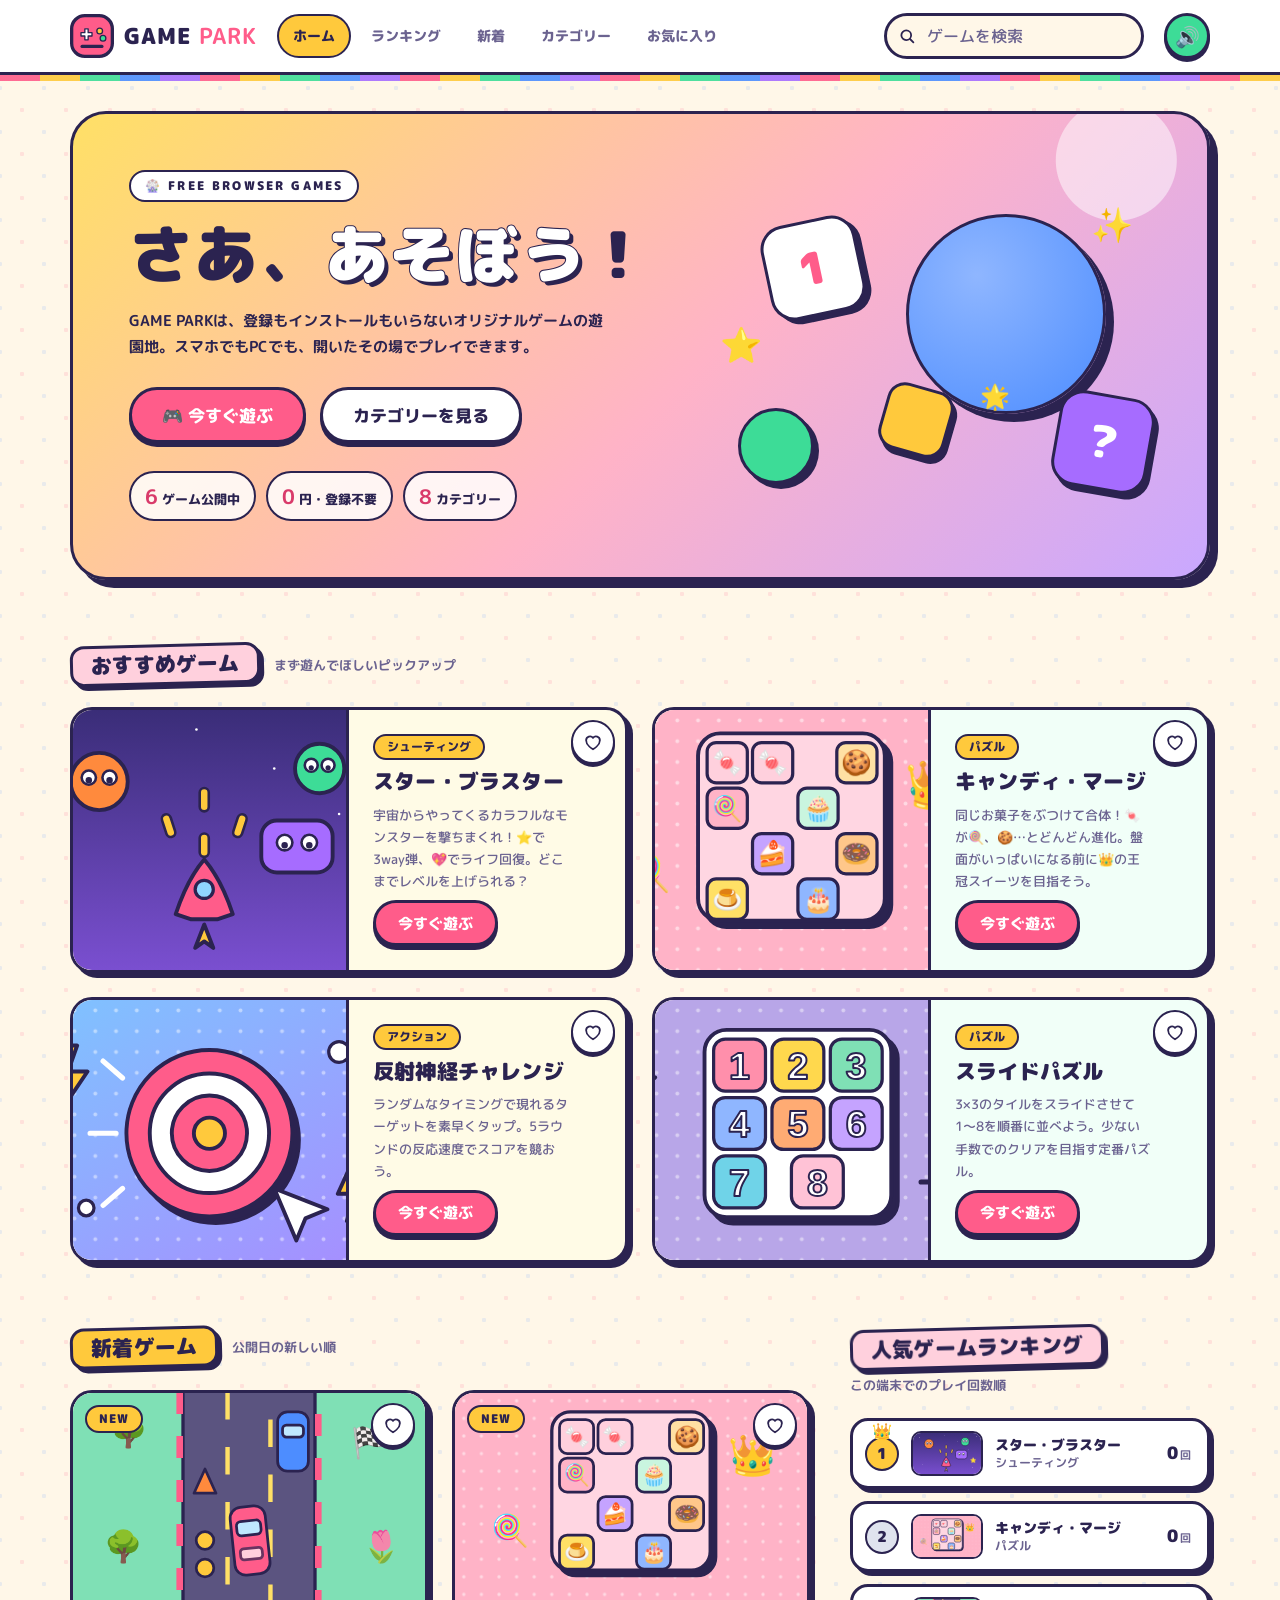
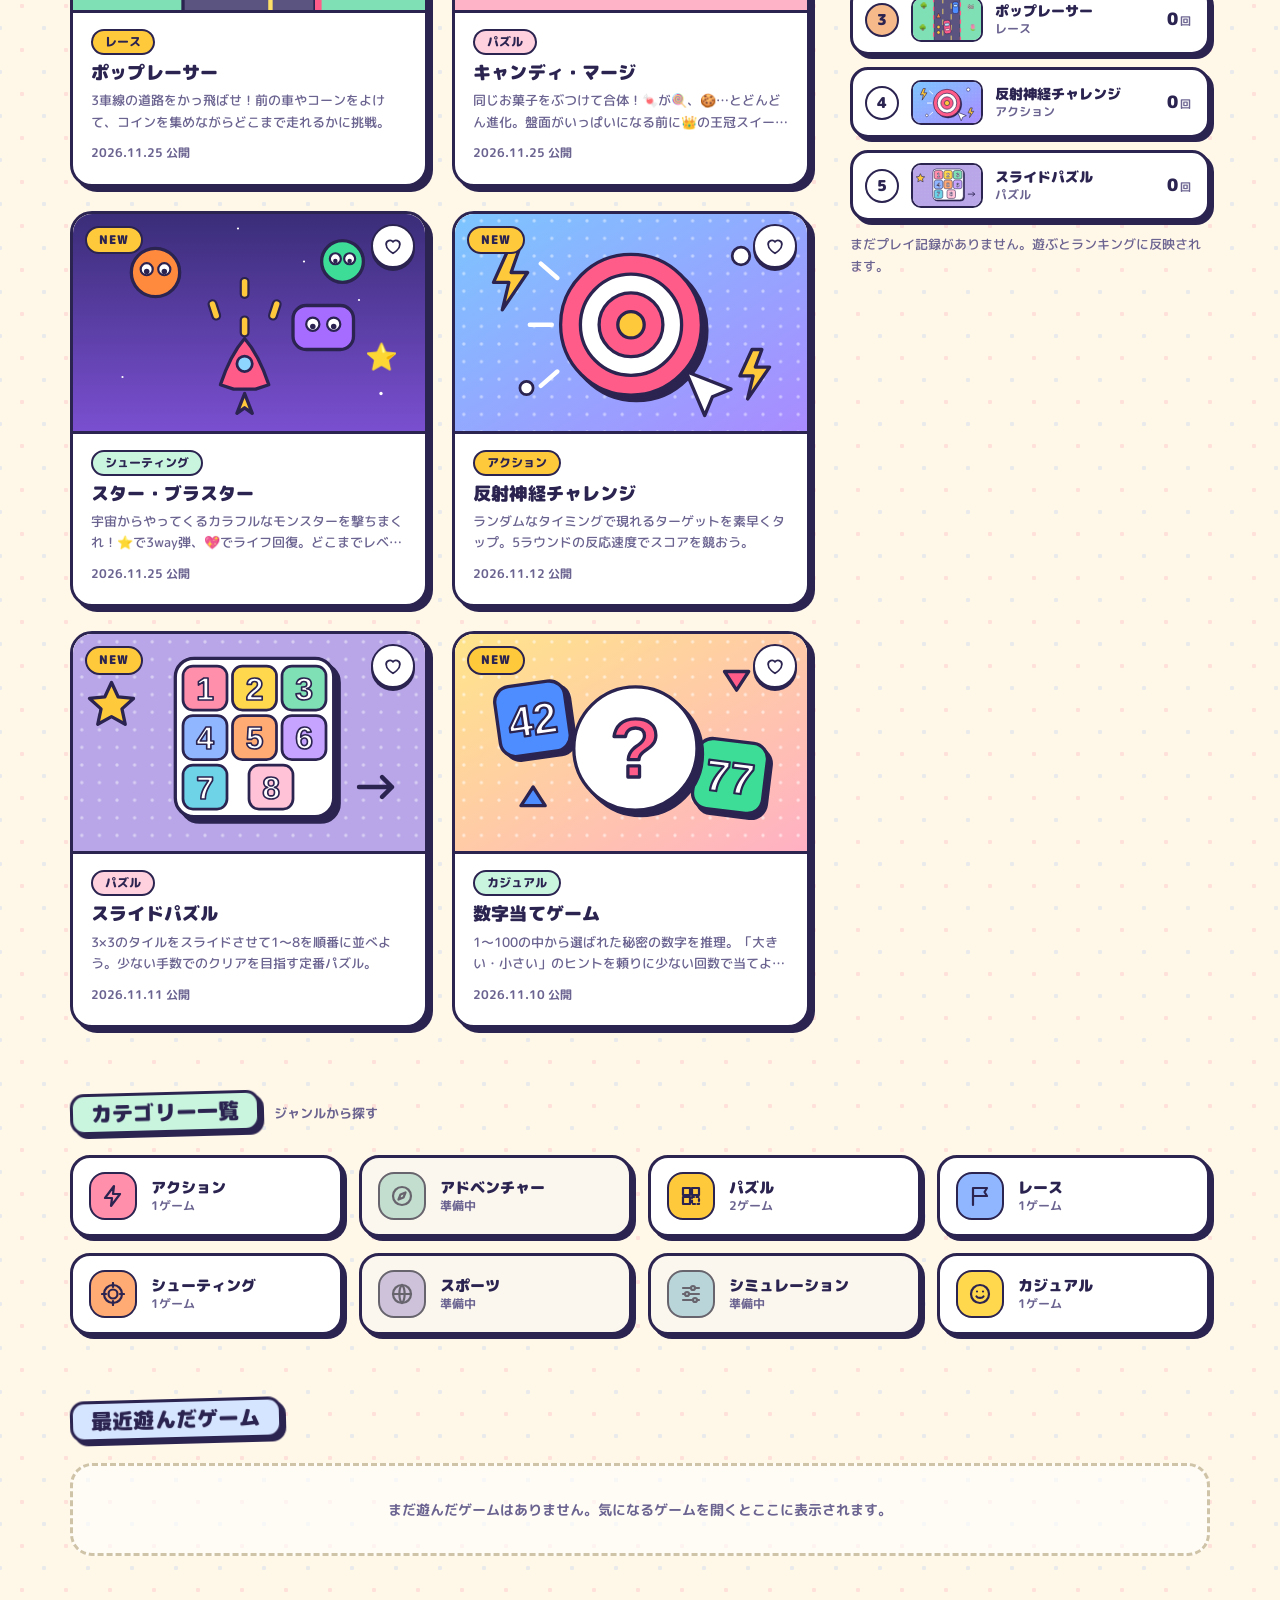
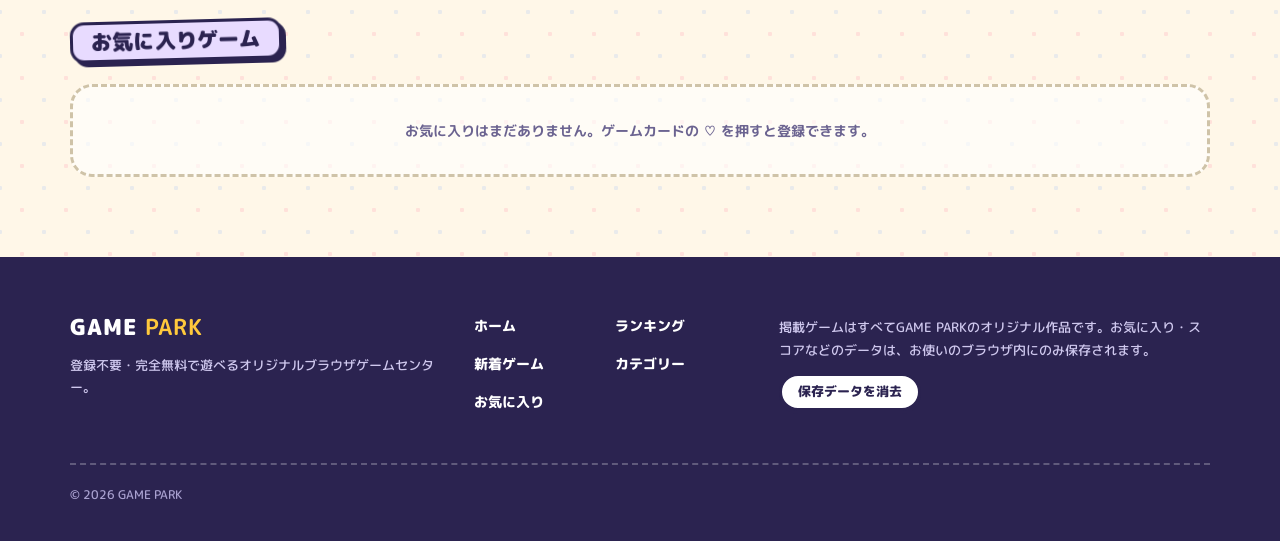
==== commit e1a0e62a: "新ゲーム3本を追加: キャンディ・マージ / スター・ブラスター / ポップレーサー - キャンディ・マージ: 4×4 のお菓子合体パズル (スワイプ・矢印キー) - スター・ブラスター: 縦スクロー" ====
--- a/index.html
+++ b/index.html
@@ -87,6 +87,9 @@
 <script src="js/games/reaction.js"></script>
 <script src="js/games/number-guess.js"></script>
 <script src="js/games/slide-puzzle.js"></script>
+<script src="js/games/candy-merge.js"></script>
+<script src="js/games/star-blaster.js"></script>
+<script src="js/games/pop-racer.js"></script>
 <script src="js/app.js"></script>
 </body>
 </html>
--- a/css/style.css
+++ b/css/style.css
@@ -443,6 +443,56 @@
 .sp-status { min-height: 1.7em; margin-top: 18px; font-size: 15px; font-weight: 800; text-align: center; }
 .sp-clear { margin-left: 6px; }
 
+/* ---------- candy merge ---------- */
+.cm { display: flex; flex-direction: column; }
+.cm-board {
+  position: relative; width: min(100%, 400px); aspect-ratio: 1; margin: 4px auto 0; border: var(--border); border-radius: 24px;
+  background: radial-gradient(circle, rgba(255, 255, 255, .5) 3px, transparent 3.5px) 0 0 / 24px 24px, #ffb3c7;
+  box-shadow: var(--pop); touch-action: none; user-select: none; -webkit-user-select: none; overflow: hidden;
+}
+.cm-bg, .cm-tiles { position: absolute; inset: 6px; }
+.cm-bg { display: grid; grid-template-columns: repeat(4, 1fr); grid-template-rows: repeat(4, 1fr); }
+.cm-bg span { margin: 5px; border-radius: 14px; background: rgba(255, 255, 255, .45); }
+.cm-tile { position: absolute; left: 0; top: 0; width: 25%; height: 25%; padding: 5px; transition: transform .12s ease-out; }
+.cm-tile span {
+  display: grid; place-items: center; width: 100%; height: 100%; border: var(--border); border-radius: 14px;
+  font-size: clamp(26px, 8vw, 42px); line-height: 1; box-shadow: inset 0 -5px 0 rgba(0, 0, 0, .12);
+}
+.cm-tile span[data-lv="11"] { box-shadow: inset 0 -5px 0 rgba(0, 0, 0, .12), 0 0 0 4px #fff, 0 0 18px 6px rgba(255, 201, 60, .9); }
+.cm-tile.is-new span { animation: target-in .2s cubic-bezier(.3, 1.8, .5, 1) both; }
+.cm-tile.is-merged span { animation: merge-pop .22s ease-out; }
+.cm-tile.is-gone { z-index: 0; opacity: .9; }
+@keyframes merge-pop { 50% { transform: scale(1.18); } }
+.cm-over {
+  position: absolute; inset: 0; z-index: 5; display: flex; align-items: center; justify-content: center; padding: 14px;
+  background: rgba(255, 247, 232, .7); backdrop-filter: blur(2px); -webkit-backdrop-filter: blur(2px);
+}
+.cm-over .result { padding: 16px 20px; border: var(--border); border-radius: 22px; background: #fff; box-shadow: var(--pop); }
+.cm-over .result-value { font-size: 46px; }
+.cm-over-actions { display: flex; gap: 10px; }
+.cm-ladder { display: flex; flex-wrap: wrap; justify-content: center; align-items: center; gap: 2px 3px; margin-top: 16px; font-size: 20px; }
+.cm-ladder .cm-arrow { color: var(--muted); font-size: 14px; font-weight: 900; }
+
+/* ---------- canvas games (shooting / race) ---------- */
+.cv-wrap {
+  position: relative; width: min(100%, 420px, calc((100vh - 170px) * 2 / 3)); min-width: min(100%, 300px); aspect-ratio: 2 / 3; margin: 0 auto; border: var(--border); border-radius: 22px;
+  overflow: hidden; background: #3a2d78; box-shadow: var(--pop); touch-action: none; user-select: none; -webkit-user-select: none;
+}
+.cv-wrap.pr { background: #7fe0b5; }
+.cv-wrap.is-hit { animation: shake .3s; }
+.cv { display: block; width: 100%; height: 100%; }
+.cv-overlay { position: absolute; inset: 0; display: flex; align-items: center; justify-content: center; padding: 16px; background: rgba(43, 35, 80, .35); }
+.cv-overlay[hidden] { display: none !important; }
+.cv-card {
+  display: flex; flex-direction: column; align-items: center; gap: 8px; max-width: 320px; padding: 20px 18px; text-align: center;
+  border: var(--border); border-radius: 24px; background: #fff; box-shadow: var(--pop); animation: boing .45s cubic-bezier(.3, 1.6, .5, 1) both;
+}
+.cv-emoji { font-size: 52px; line-height: 1; animation: bounce 1.4s ease-in-out infinite; }
+.cv-title { font-size: 22px; font-weight: 900; }
+.cv-sub { margin-bottom: 6px; color: var(--muted); font-size: 13px; font-weight: 700; line-height: 1.6; }
+.cv-best { color: var(--muted); font-size: 12px; font-weight: 800; }
+.cv-card .result-value { font-size: 46px; }
+
 /* ---------- confetti ---------- */
 .confetti { position: fixed; inset: 0; z-index: 200; pointer-events: none; overflow: hidden; }
 .confetti i {
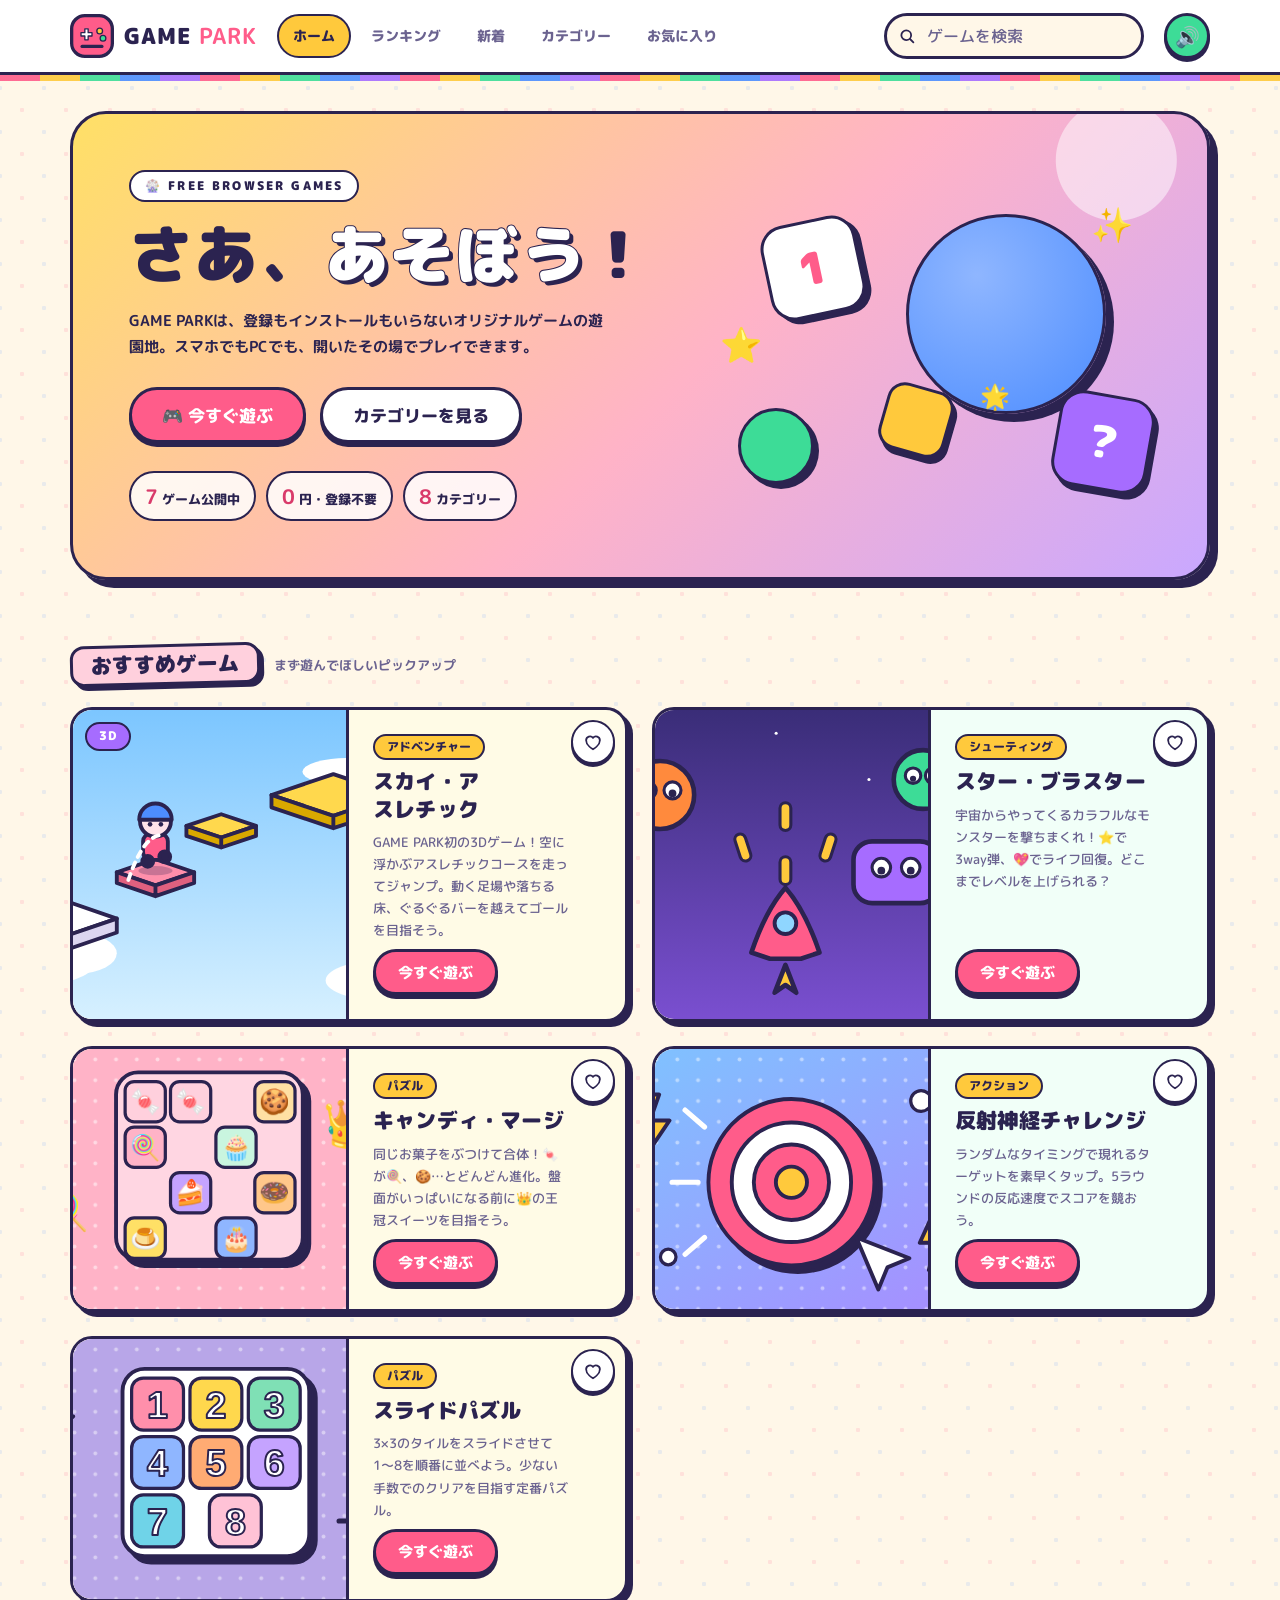
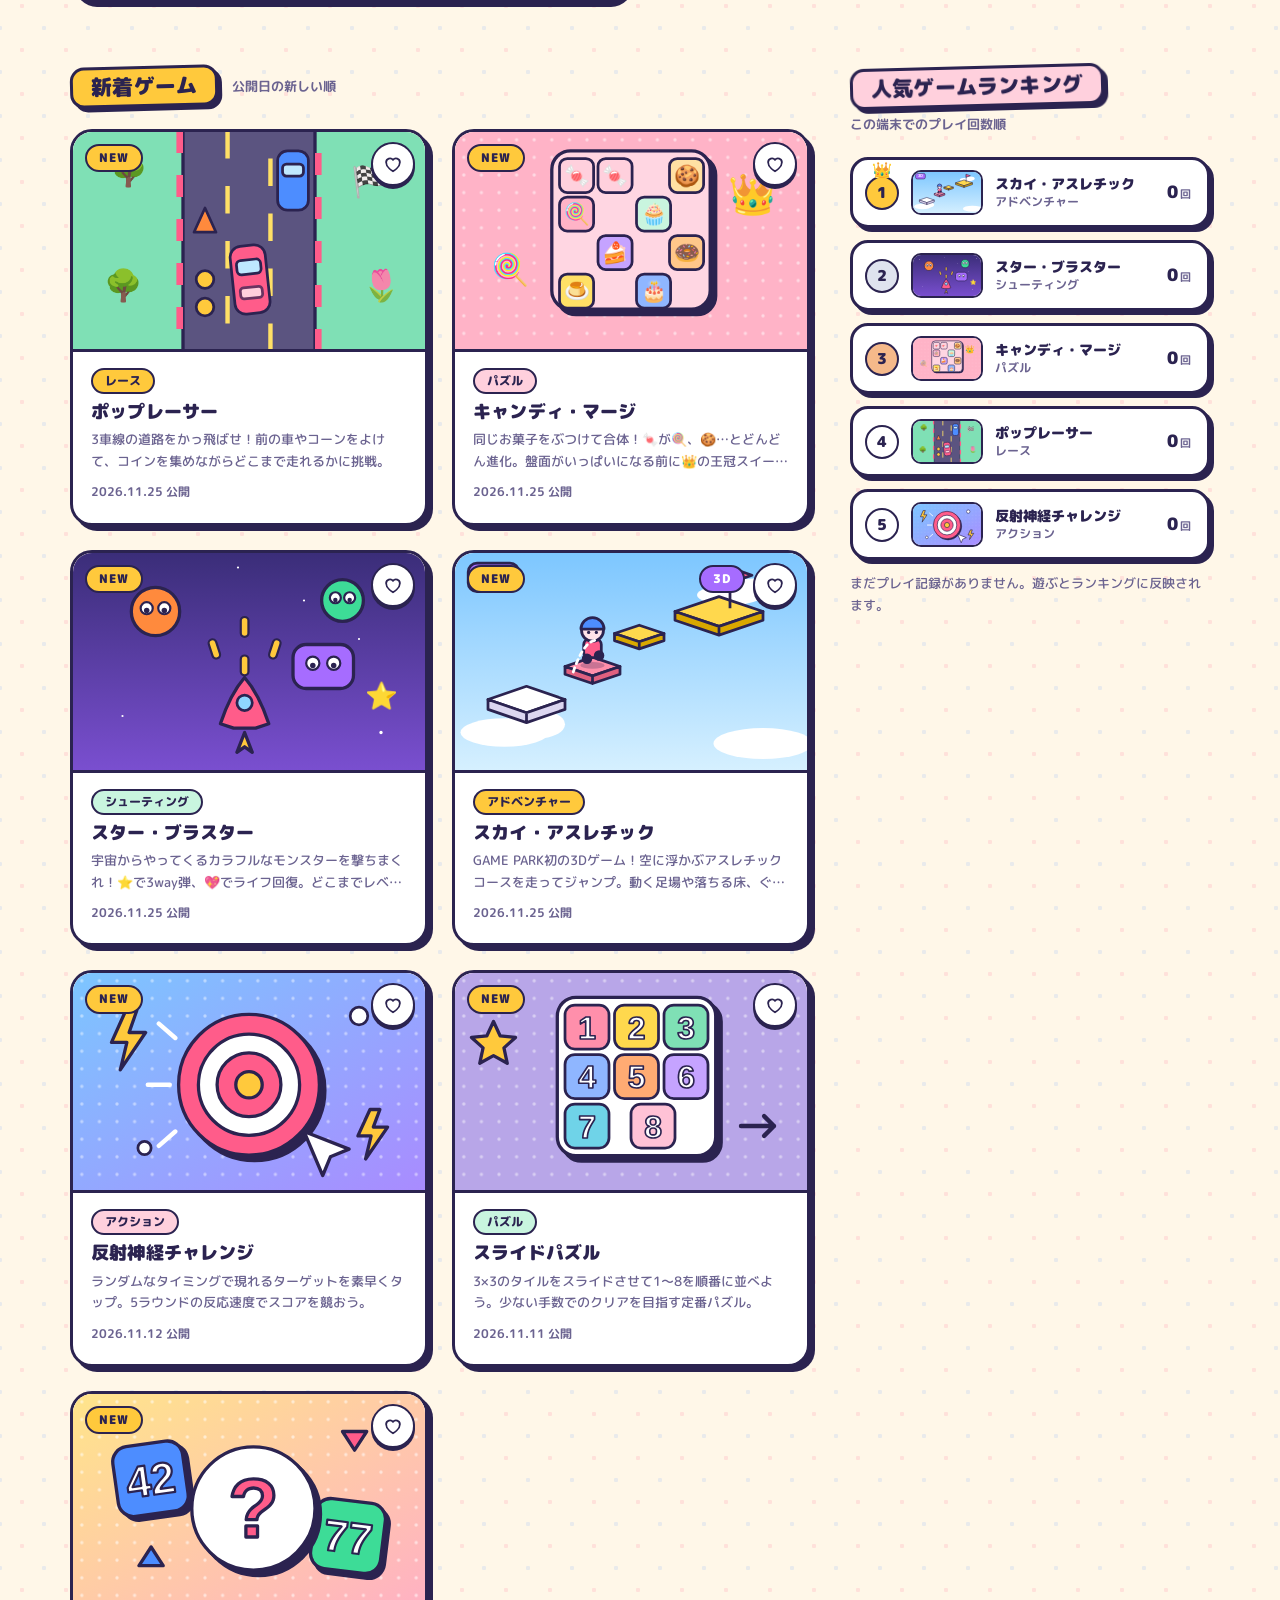
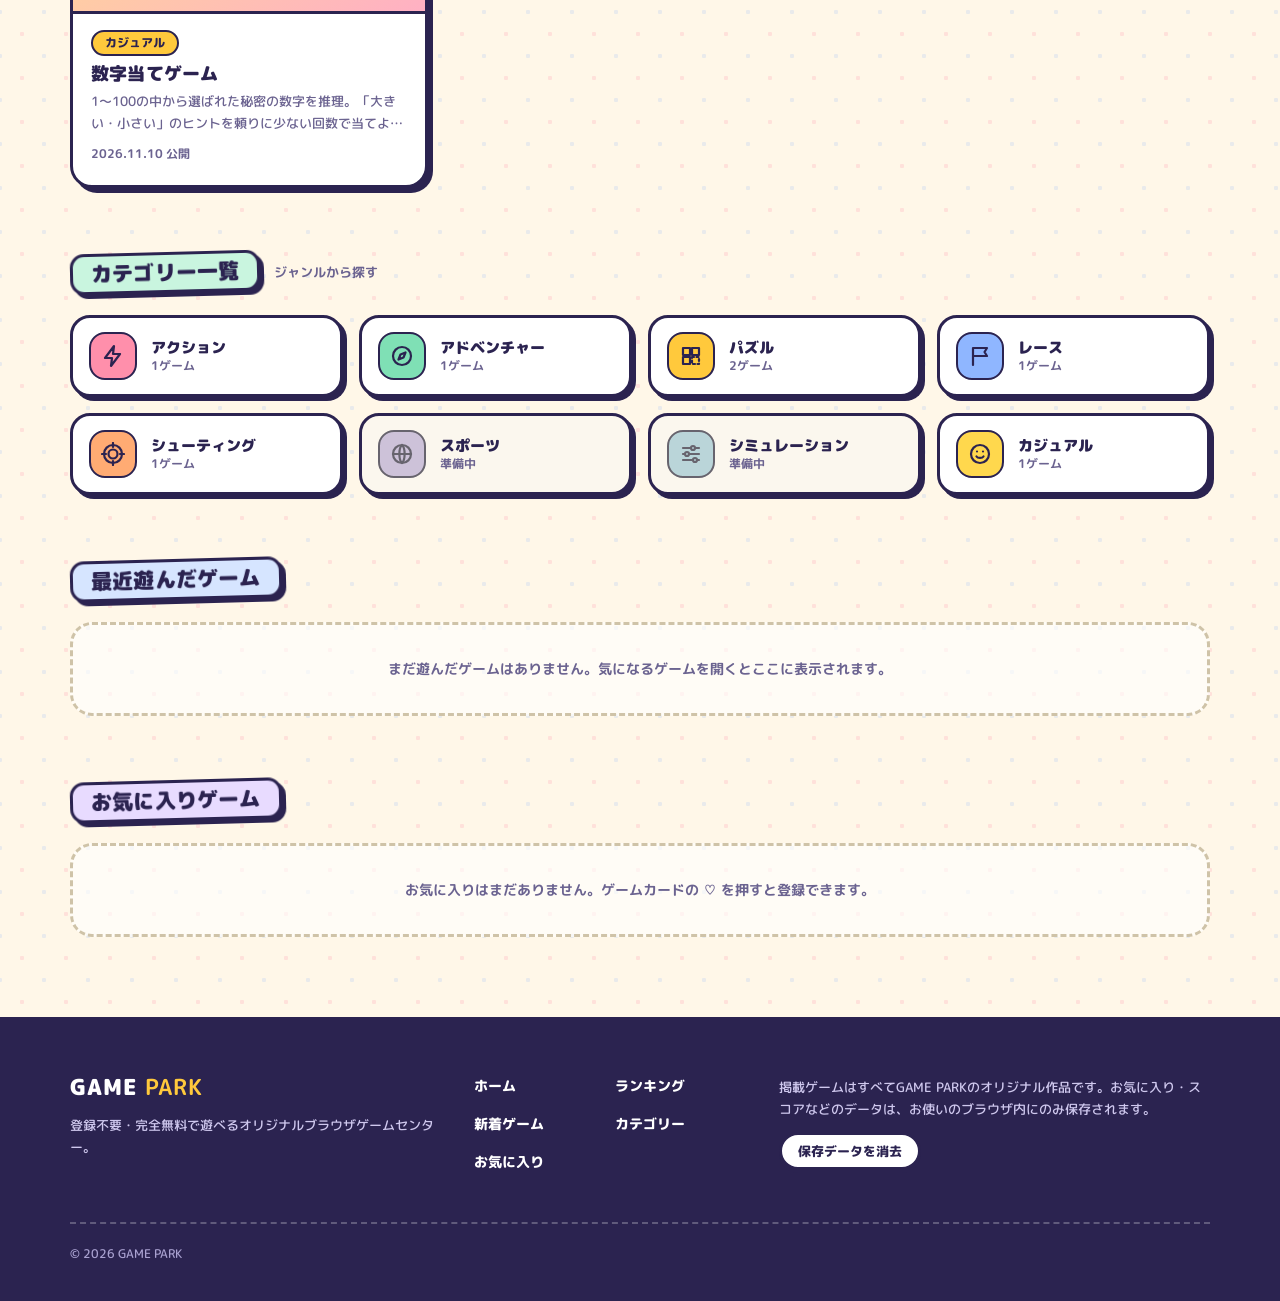
==== commit b87baa6f: "3Dアスレチックゲームと全画面ボタンを追加 - スカイ・アスレチック: Three.js を使った3Dアスレチック (動く足場・落ちる床・ぐるぐるバー・ジャンプ台・チェックポイント) - スマホ用の仮" ====
--- a/index.html
+++ b/index.html
@@ -90,6 +90,7 @@
 <script src="js/games/candy-merge.js"></script>
 <script src="js/games/star-blaster.js"></script>
 <script src="js/games/pop-racer.js"></script>
+<script src="js/games/sky-athletic.js"></script>
 <script src="js/app.js"></script>
 </body>
 </html>
--- a/css/style.css
+++ b/css/style.css
@@ -493,6 +493,64 @@
 .cv-best { color: var(--muted); font-size: 12px; font-weight: 800; }
 .cv-card .result-value { font-size: 46px; }
 
+/* ---------- fullscreen ---------- */
+.stage-shell { min-width: 0; }
+.stage-bar { display: flex; align-items: center; justify-content: flex-end; gap: 10px; margin-bottom: 12px; }
+.stage-title { display: none; margin-right: auto; font-size: 18px; font-weight: 900; }
+.fs-icon { width: 16px; height: 16px; fill: none; stroke: currentColor; stroke-width: 2.6; stroke-linecap: round; stroke-linejoin: round; }
+.stage-shell.is-fullscreen {
+  display: flex; flex-direction: column; width: 100%; height: 100%; padding: 12px max(12px, env(safe-area-inset-right)) max(12px, env(safe-area-inset-bottom)) max(12px, env(safe-area-inset-left));
+  background-color: var(--bg); overflow: auto;
+}
+.stage-shell.is-pseudo { position: fixed; inset: 0; z-index: 300; height: 100vh; height: 100dvh; }
+.stage-shell.is-fullscreen .stage-title { display: block; }
+.stage-shell.is-fullscreen .stage-bar { margin-bottom: 10px; }
+.stage-shell.is-fullscreen .stage { flex: 1; display: flex; flex-direction: column; min-height: 0; box-shadow: var(--pop); }
+.stage-shell.is-fullscreen .cv-wrap { width: min(100%, calc((100vh - 190px) * 2 / 3)); width: min(100%, calc((100dvh - 190px) * 2 / 3)); }
+.stage-shell.is-fullscreen .cm-board, .stage-shell.is-fullscreen .sp-board { width: min(100%, calc(100vh - 260px), 600px); }
+.stage-shell.is-fullscreen .ath-wrap { flex: 1; aspect-ratio: auto; height: auto; min-height: 260px; max-height: none; }
+.stage-shell.is-fullscreen .rx-arena { height: calc(100vh - 230px); }
+html.fs-lock, html.fs-lock body { overflow: hidden; }
+.badge-3d { left: auto; right: 62px; background: var(--purple); color: #fff; animation-delay: -.8s; }
+.feature-media { position: relative; }
+.feature-media .badge-3d { left: 12px; right: auto; }
+
+/* ---------- 3D athletic ---------- */
+.ath-wrap {
+  position: relative; width: 100%; aspect-ratio: 16 / 10; max-height: 72vh; border: var(--border); border-radius: 22px; overflow: hidden;
+  background: #9fdcff; box-shadow: var(--pop); user-select: none; -webkit-user-select: none; -webkit-tap-highlight-color: transparent;
+}
+.ath-view { position: absolute; inset: 0; touch-action: none; cursor: grab; }
+.ath-view:active { cursor: grabbing; }
+.ath-view canvas { display: block; width: 100% !important; height: 100% !important; }
+.ath-pad, .ath-jump { display: none; }
+@media (hover: none), (pointer: coarse) {
+  .ath-pad {
+    position: absolute; left: 16px; bottom: 16px; z-index: 3; display: grid; place-items: center; width: 128px; height: 128px;
+    border: 3px solid rgba(43, 35, 80, .6); border-radius: 50%; background: rgba(255, 255, 255, .35); touch-action: none;
+  }
+  .ath-stick { width: 56px; height: 56px; border: var(--border); border-radius: 50%; background: #fff; box-shadow: 0 3px 0 var(--line); pointer-events: none; }
+  .ath-jump {
+    position: absolute; right: 18px; bottom: 26px; z-index: 3; display: grid; place-items: center; width: 92px; height: 92px; padding: 0;
+    border: var(--border); border-radius: 50%; background: var(--pink); color: #fff; box-shadow: 0 5px 0 var(--line);
+    font-size: 17px; font-weight: 900; touch-action: none;
+  }
+  .ath-jump:active { transform: translateY(4px); box-shadow: 0 1px 0 var(--line); }
+}
+.ath-toast {
+  position: absolute; left: 50%; top: 14px; z-index: 4; padding: 6px 18px; border: var(--border); border-radius: 999px; background: #fff;
+  box-shadow: 0 3px 0 var(--line); font-size: 15px; font-weight: 900; white-space: nowrap; opacity: 0; transform: translate(-50%, -10px); pointer-events: none;
+  transition: opacity .2s, transform .2s;
+}
+.ath-toast.is-on { opacity: 1; transform: translate(-50%, 0); }
+.ath-wrap .cv-overlay { z-index: 5; overflow-y: auto; }
+.cv-overlay > .cv-card { margin: auto; }
+@media (max-width: 560px) { .cv-card { padding: 16px 14px; gap: 6px; } .cv-emoji { font-size: 40px; } .cv-title { font-size: 19px; } .cv-card .result-value { font-size: 40px; } }
+@media (max-width: 560px) {
+  .ath-wrap { aspect-ratio: 3 / 4; }
+  .stage-shell.is-fullscreen .ath-wrap { aspect-ratio: auto; }
+}
+
 /* ---------- confetti ---------- */
 .confetti { position: fixed; inset: 0; z-index: 200; pointer-events: none; overflow: hidden; }
 .confetti i {
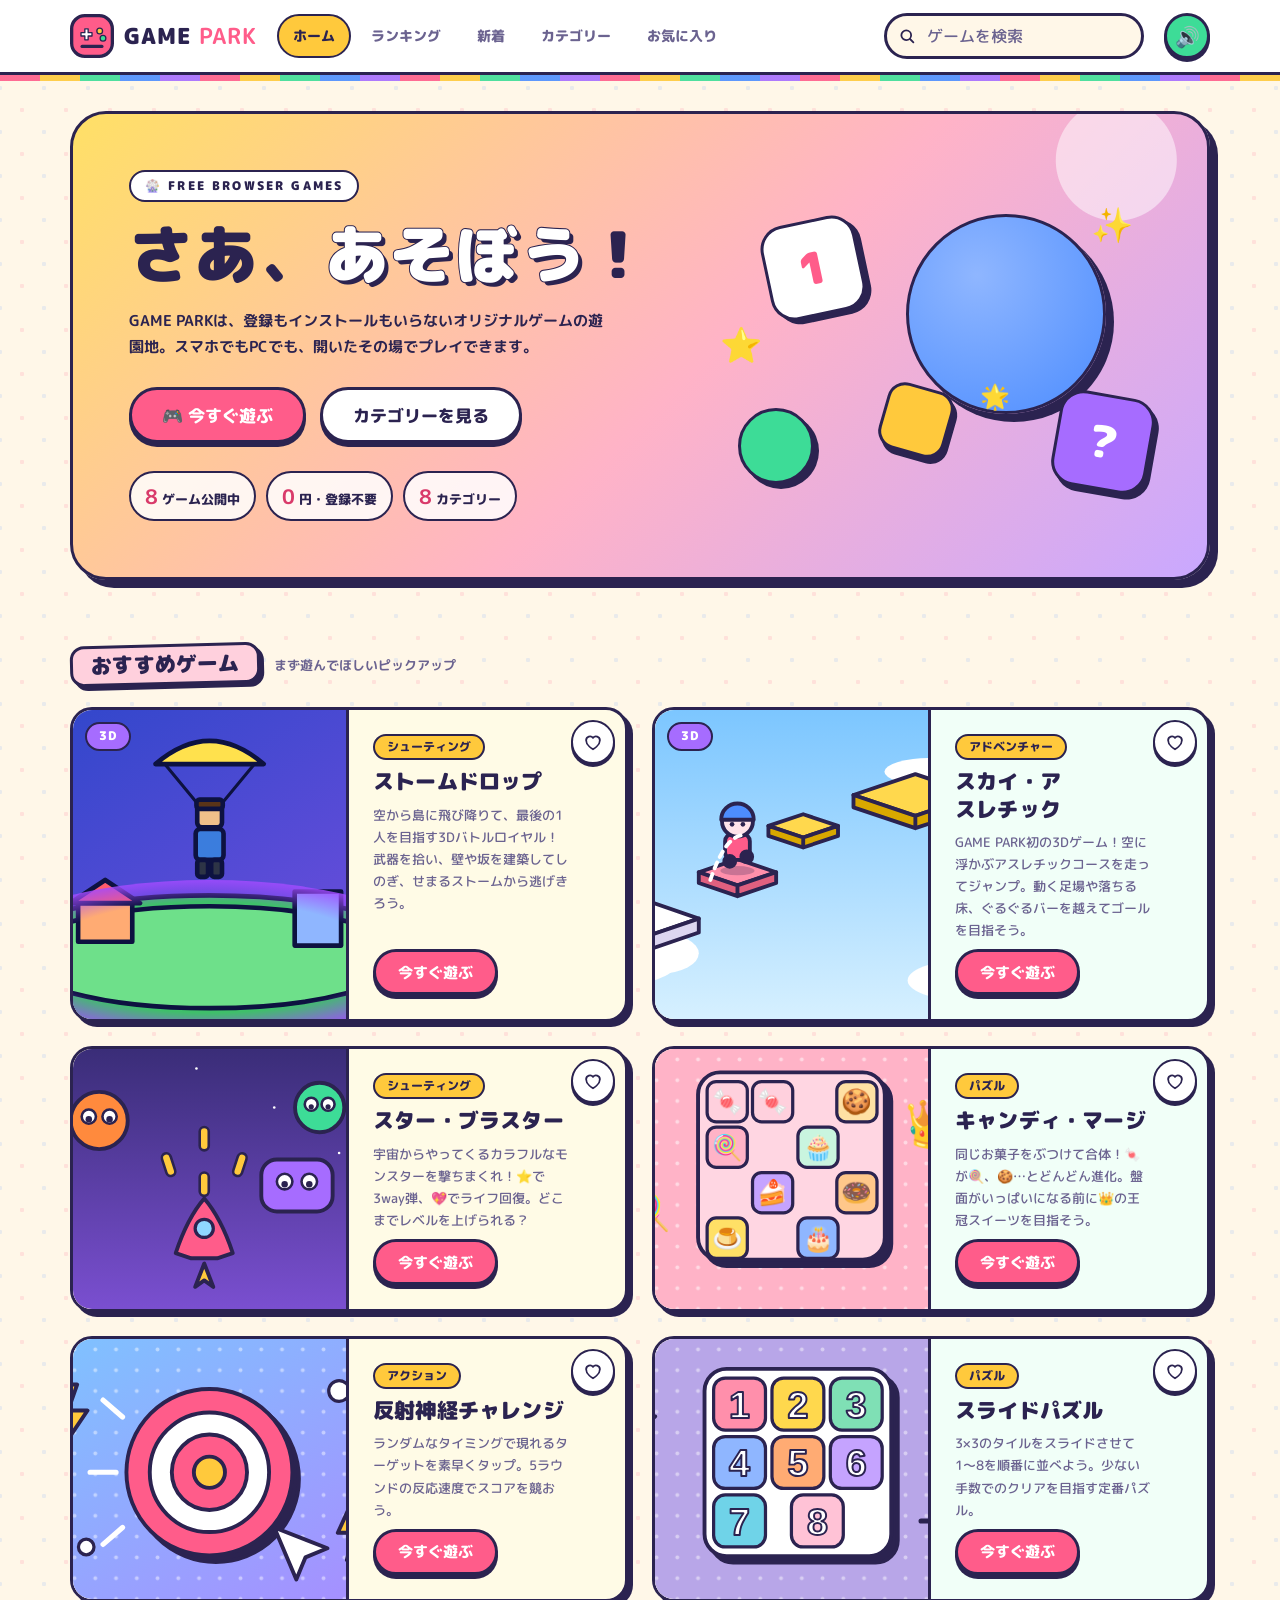
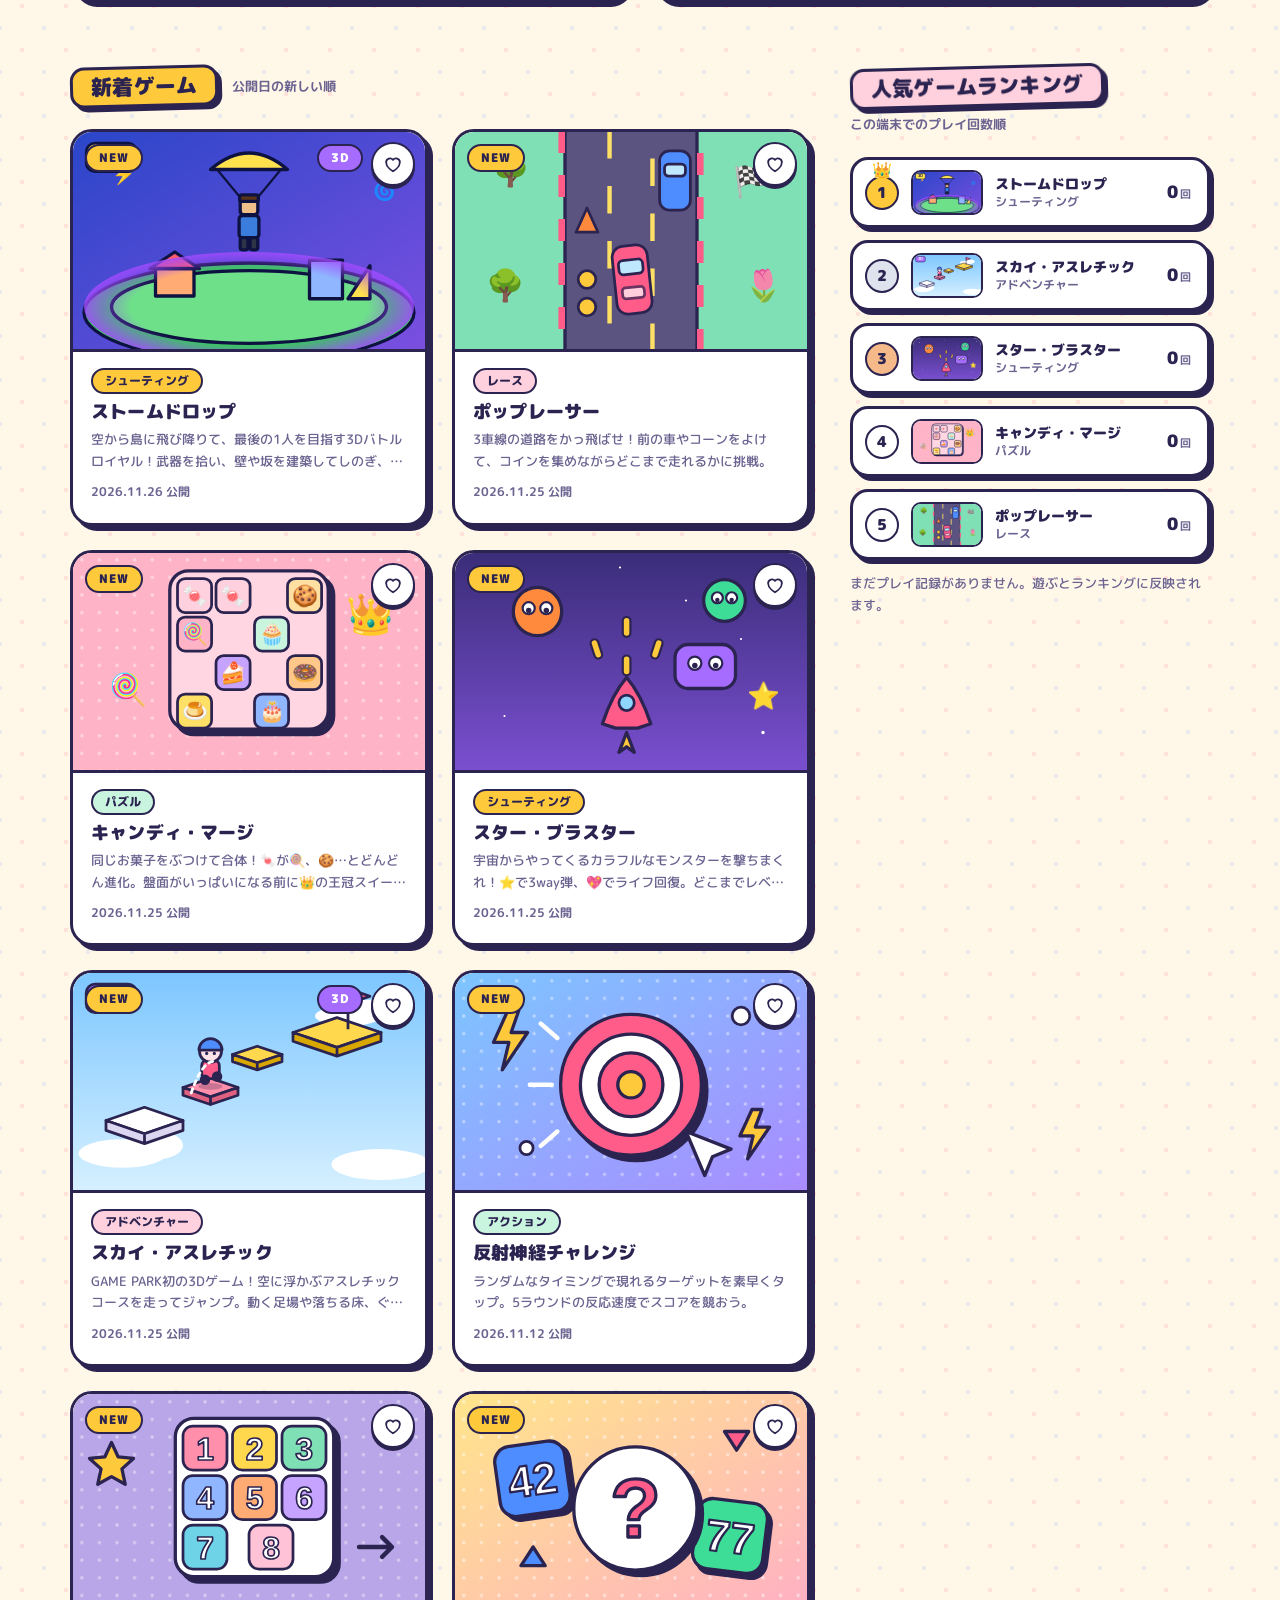
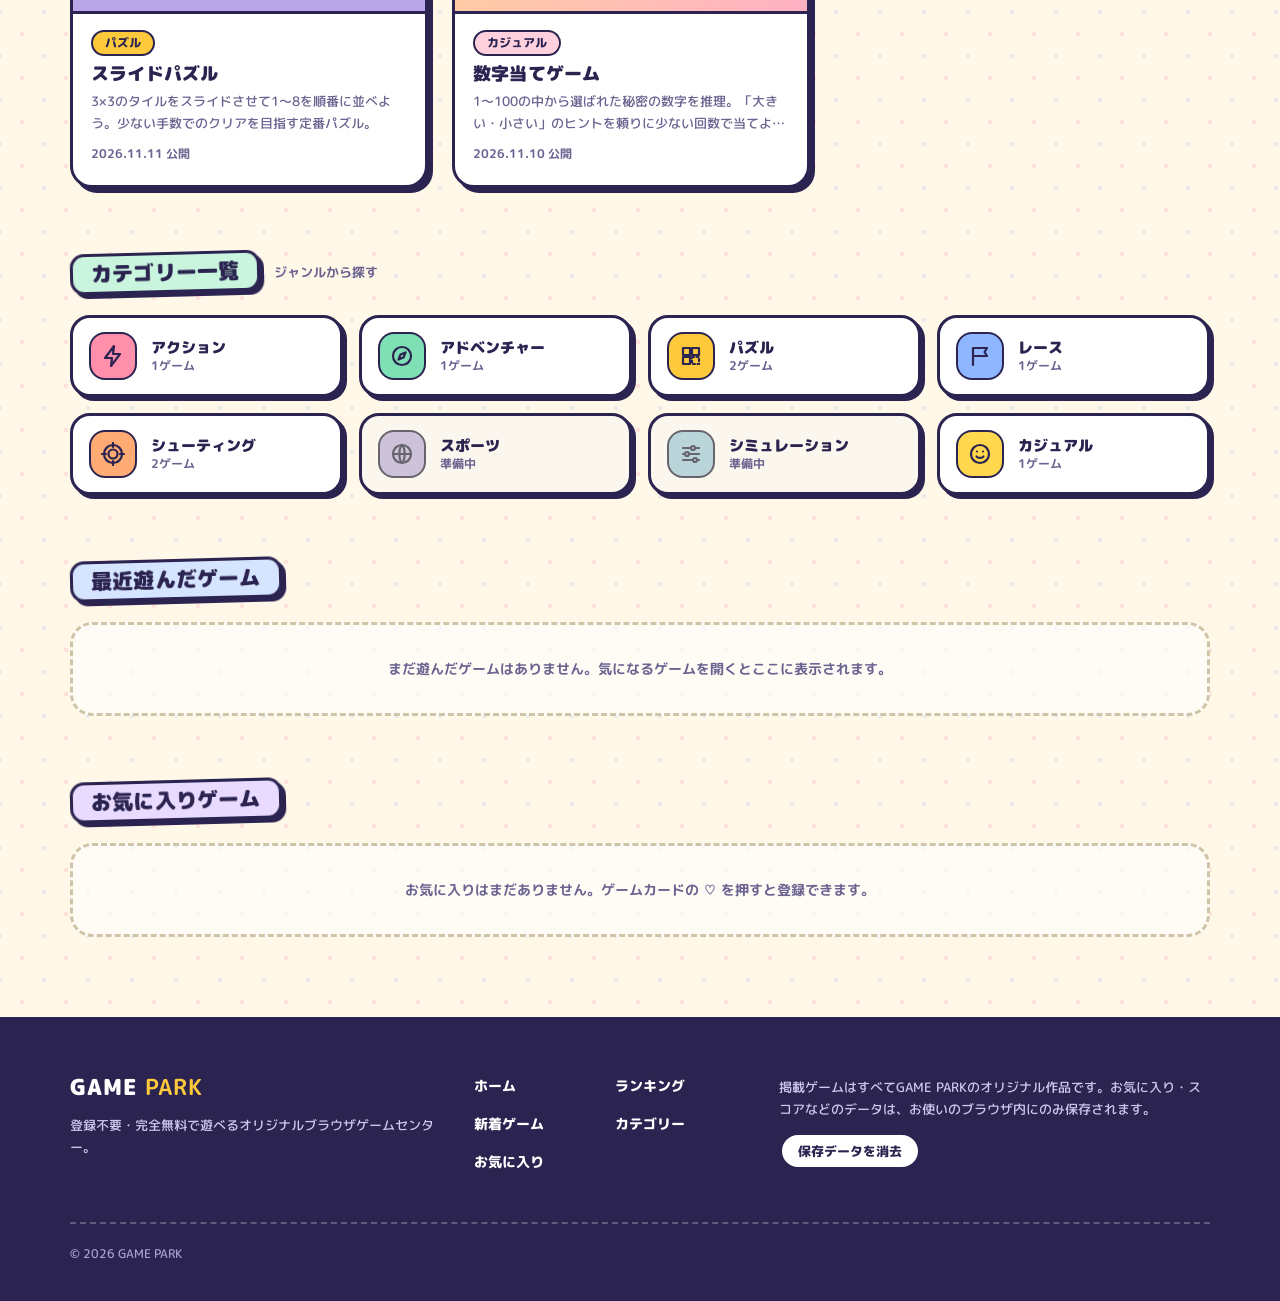
==== commit 34d40075: "3Dバトルロイヤル「ストームドロップ」を追加 (横画面・スマホ対応) - 提供されたゲームを games/storm-drop/ に配置し、GAME PARK から iframe で起動 - プレイ時" ====
--- a/index.html
+++ b/index.html
@@ -91,6 +91,7 @@
 <script src="js/games/star-blaster.js"></script>
 <script src="js/games/pop-racer.js"></script>
 <script src="js/games/sky-athletic.js"></script>
+<script src="js/games/storm-drop.js"></script>
 <script src="js/app.js"></script>
 </body>
 </html>
--- a/css/style.css
+++ b/css/style.css
@@ -551,6 +551,28 @@
   .stage-shell.is-fullscreen .ath-wrap { aspect-ratio: auto; }
 }
 
+/* ---------- storm drop (iframe game) ---------- */
+.sd-poster { display: grid; grid-template-columns: minmax(0, 1.2fr) minmax(0, 1fr); align-items: center; gap: 20px; }
+.sd-poster img { width: 100%; border: var(--border); border-radius: 20px; box-shadow: var(--pop); }
+.sd-poster-body { display: flex; flex-direction: column; align-items: flex-start; gap: 10px; }
+.sd-tag { padding: 2px 12px; border: 2px solid var(--line); border-radius: 999px; background: var(--purple); color: #fff; font-size: 12px; font-weight: 900; }
+.sd-note, .sd-best { color: var(--muted); font-size: 13px; font-weight: 800; }
+.sd-best b { color: var(--ink); }
+.sd-frame { position: relative; width: 100%; aspect-ratio: 16 / 9; border: var(--border); border-radius: 18px; overflow: hidden; background: #0d1240; box-shadow: var(--pop); }
+.sd-frame iframe { position: absolute; inset: 0; width: 100%; height: 100%; border: 0; display: block; }
+.stage-shell.is-immersive.is-fullscreen { padding: 0; background: #0d1240; }
+.stage-shell.is-immersive.is-fullscreen .stage-bar { position: absolute; left: 50%; bottom: 4px; z-index: 10; margin: 0; transform: translateX(-50%); }
+.stage-shell.is-immersive.is-fullscreen .stage-title { display: none; }
+.stage-shell.is-immersive.is-fullscreen .fs-btn { min-height: 30px; padding: 0 12px; font-size: 12px; background: rgba(255, 255, 255, .85); box-shadow: 0 2px 0 var(--line); }
+.stage-shell.is-immersive.is-fullscreen .stage { padding: 0; border: 0; border-radius: 0; box-shadow: none; background: #0d1240; }
+.stage-shell.is-immersive.is-fullscreen .sd-frame { flex: 1; aspect-ratio: auto; border: 0; border-radius: 0; box-shadow: none; }
+.stage-shell.is-immersive.is-fullscreen .sd-poster { margin: auto; padding: 16px; }
+@media (max-width: 560px) {
+  .sd-poster { grid-template-columns: minmax(0, 1fr); }
+  .sd-poster-body { align-items: stretch; text-align: center; }
+  .sd-tag { align-self: center; }
+}
+
 /* ---------- confetti ---------- */
 .confetti { position: fixed; inset: 0; z-index: 200; pointer-events: none; overflow: hidden; }
 .confetti i {
